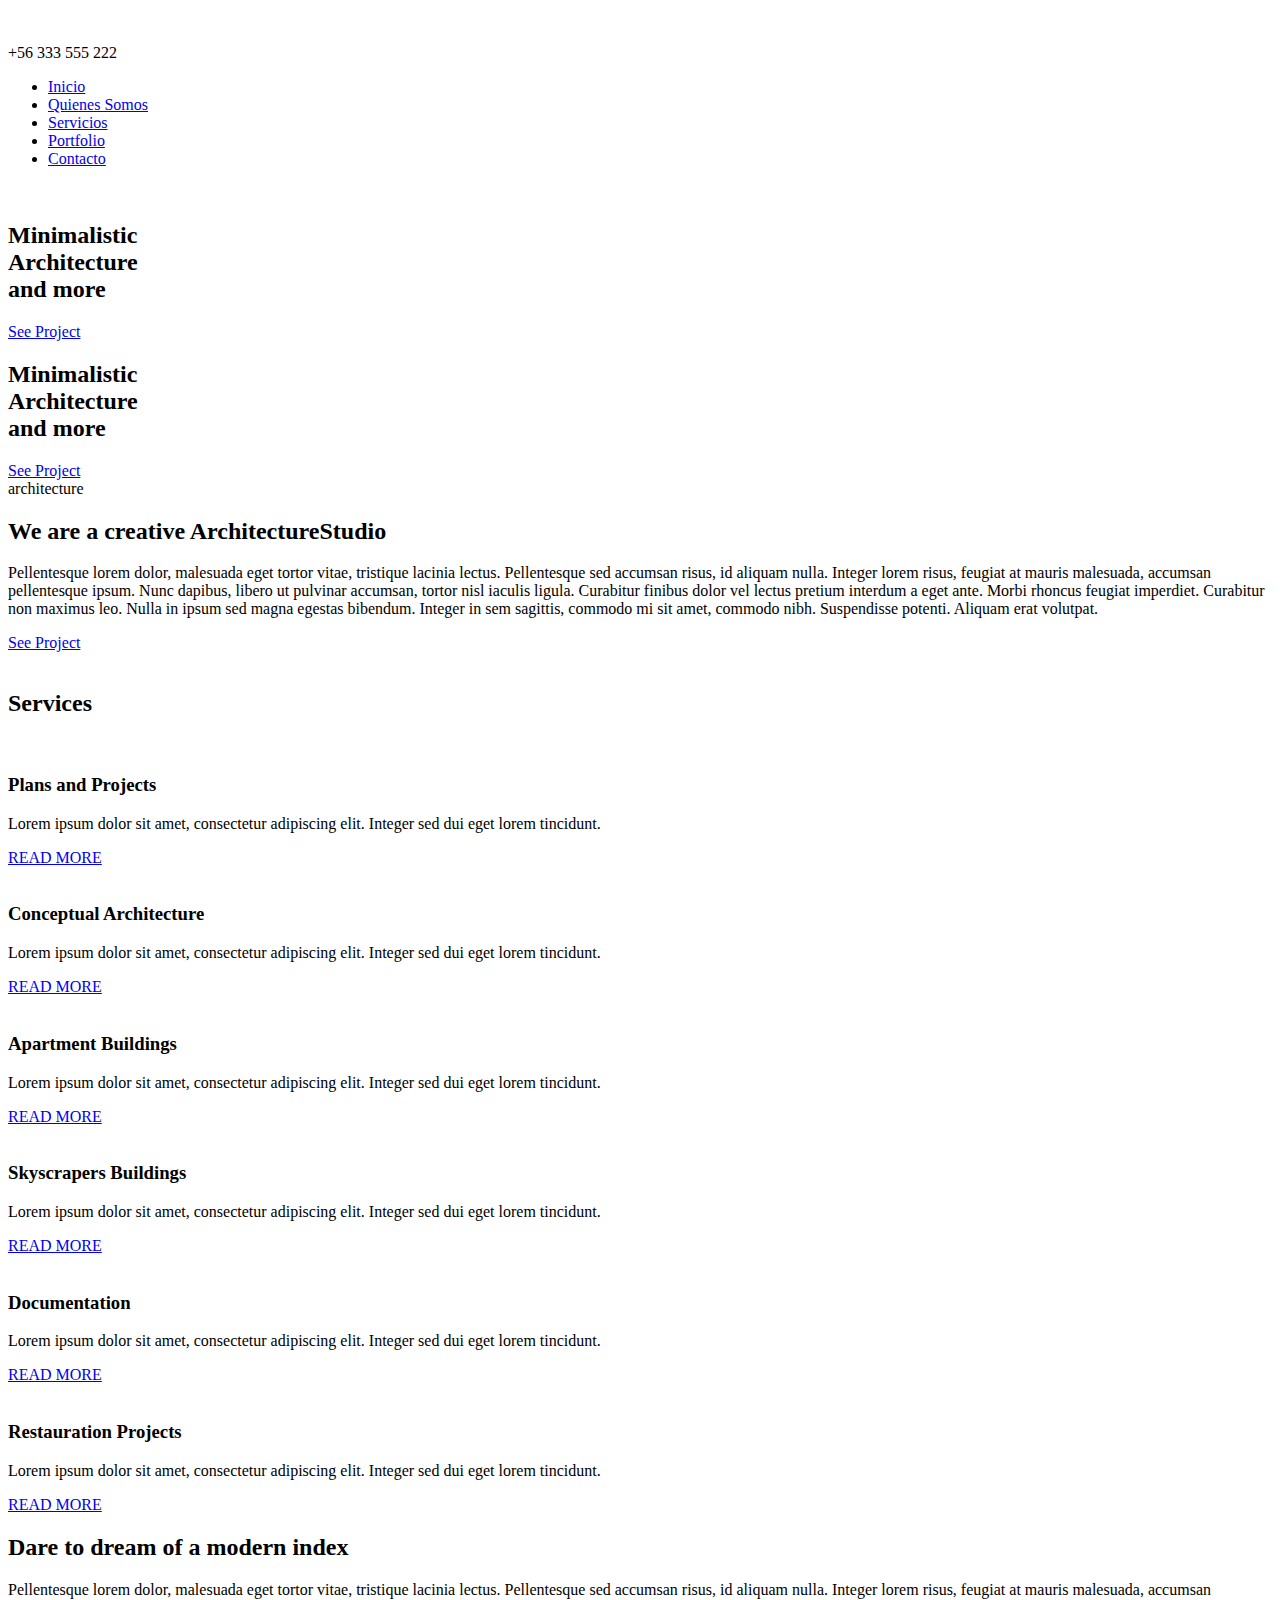
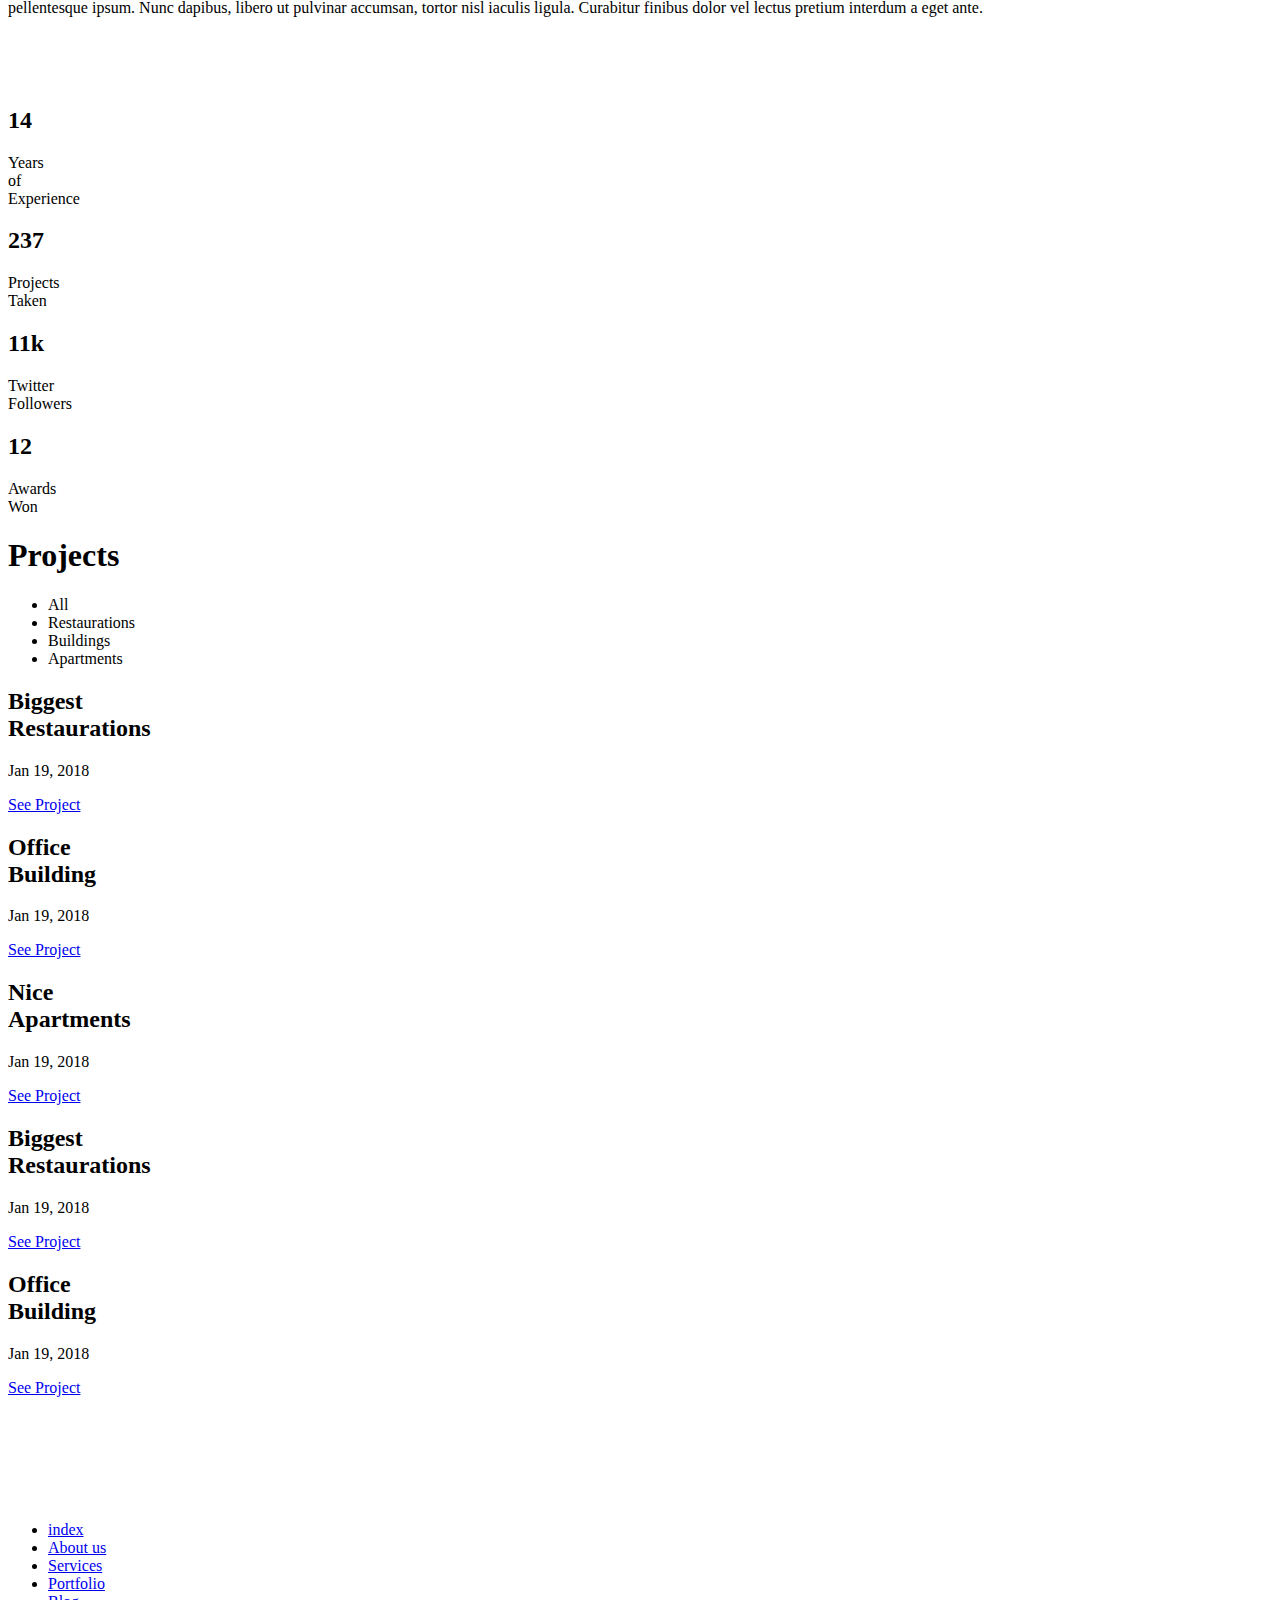
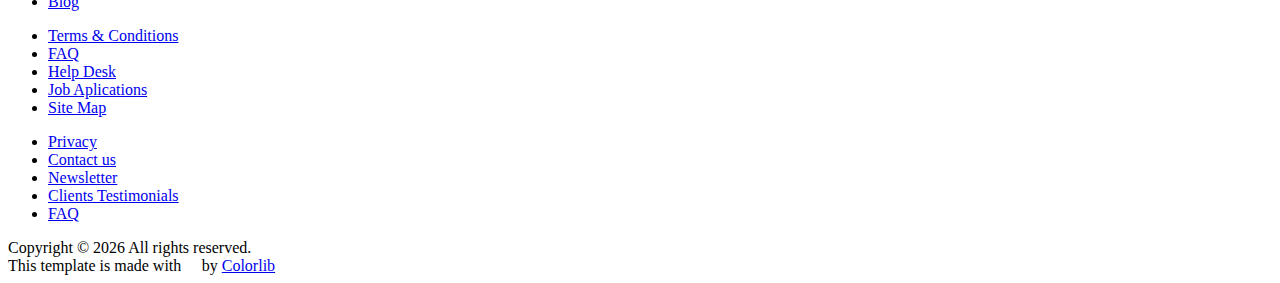
==== index.html @ 7d445a80 "Actualir home por index" ====
<!DOCTYPE html>
<html lang="en">
<head>
	<title>Arcade - Architecture</title>
	<meta charset="UTF-8">
	<meta name="description" content="Arcade - Architecture Template">
	<meta name="keywords" content="arcade, architecture, onepage, creative, html">
	<meta name="viewport" content="width=device-width, initial-scale=1.0">
	<!-- Favicon -->   
	<link href="img/favicon.ico" rel="shortcut icon"/>

	<!-- Google Fonts -->
	<link href="https://fonts.googleapis.com/css?family=Roboto:300,400,500,700" rel="stylesheet">

	<!-- Stylesheets -->
	<link rel="stylesheet" href="css/bootstrap.min.css"/>
	<link rel="stylesheet" href="css/font-awesome.min.css"/>
	<link rel="stylesheet" href="css/animate.css"/>
	<link rel="stylesheet" href="css/owl.carousel.css"/>
	<link rel="stylesheet" href="css/style.css"/>


	<!--[if lt IE 9]>
	  <script src="https://oss.maxcdn.com/html5shiv/3.7.2/html5shiv.min.js"></script>
	  <script src="https://oss.maxcdn.com/respond/1.4.2/respond.min.js"></script>
	<![endif]-->

</head>
<body>
	<!-- Page Preloder -->
	<div id="preloder">
		<div class="loader"></div>
	</div>
	
	<!-- Header section start -->   
	<header class="header-area">
		<a href="index.html" class="logo-area">
			<img src="img/logo.png" alt="">
		</a>
		<div class="nav-switch">
			<i class="fa fa-bars"></i>
		</div>
		<div class="phone-number">+56 333 555 222</div>
		<nav class="nav-menu">
			<ul>
				<li class="active"><a href="index.html">Inicio</a></li>
				<li><a href="about.html">Quienes Somos</a></li>
				<li><a href="service.html">Servicios</a></li>
				<li><a href="portfolio.html">Portfolio</a></li>
				<li><a href="contact.html">Contacto</a></li>
			</ul>
		</nav>
	</header>
	<!-- Header section end -->   


	<!-- Hero section start -->
	<section class="hero-section">
		<!-- left social link ber -->
		<div class="left-bar">
			<div class="left-bar-content">
				<div class="social-links">
					<a href="#"><i class="fa fa-pinterest"></i></a>
					<a href="#"><i class="fa fa-linkedin"></i></a>
					<a href="#"><i class="fa fa-instagram"></i></a>
					<a href="#"><i class="fa fa-facebook"></i></a>
					<a href="#"><i class="fa fa-twitter"></i></a>
				</div>
			</div>
		</div>
		<!-- hero slider area -->
		<div class="hero-slider">
			<div class="hero-slide-item set-bg" data-setbg="img/bg.jpg">
				<div class="slide-inner">
					<div class="slide-content">
					<h2>Minimalistic <br>Architecture <br> and more</h2>
					<a href="#" class="site-btn sb-light">See Project</a>
					</div>	
				</div>
			</div>	
			<div class="hero-slide-item set-bg" data-setbg="img/bg.jpg">
				<div class="slide-inner">
					<div class="slide-content">
					<h2>Minimalistic <br>Architecture <br> and more</h2>
					<a href="#" class="site-btn sb-light">See Project</a>
					</div>	
				</div>
			</div>	
		</div>
		<div class="slide-num-holder" id="snh-1"></div>
		<div class="hero-right-text">architecture</div>
	</section>
	<!-- Hero section end -->


	<!-- Intro section start -->
	<section class="intro-section pt100 pb50">
		<div class="container">
			<div class="row">
				<div class="col-lg-7 intro-text mb-5 mb-lg-0">
					<h2 class="sp-title">We are a creative Architecture<span>Studio</span></h2>
					<p>Pellentesque lorem dolor, malesuada eget tortor vitae, tristique lacinia lectus. Pellentesque sed accumsan risus, id aliquam nulla. Integer lorem risus, feugiat at mauris malesuada, accumsan pellentesque ipsum. Nunc dapibus, libero ut pulvinar accumsan, tortor nisl iaculis ligula. Curabitur finibus dolor vel lectus pretium interdum a eget ante. Morbi rhoncus feugiat imperdiet. Curabitur non maximus leo. Nulla in ipsum sed magna egestas bibendum. Integer in sem sagittis, commodo mi sit amet, commodo nibh. Suspendisse potenti. Aliquam erat volutpat. </p>
					<a href="#" class="site-btn sb-dark">See Project</a>
				</div>
				<div class="col-lg-5 pt-4">
					<img src="img/intro.png" alt="">
				</div>
			</div>
		</div>
	</section>
	<!-- Intro section end -->


	<!-- Service section start -->
	<section class="service-section spad">
		<div class="container">
			<div class="section-title">
				<h2>Services</h2>
			</div>
			<div class="row">
				<div class="col-lg-4 col-md-6">
					<div class="service-box">
						<div class="sb-icon">
							<div class="sb-img-icon">
								<img src="img/icon/dark/1.png" alt="">
							</div>
						</div>
						<h3>Plans and Projects</h3>
						<p>Lorem ipsum dolor sit amet, consectetur adipiscing elit. Integer sed dui eget lorem tincidunt.</p>
						<a href="#" class="readmore">READ MORE</a>
					</div>
				</div>
				<div class="col-lg-4 col-md-6">
					<div class="service-box">
						<div class="sb-icon">
							<div class="sb-img-icon">
								<img src="img/icon/dark/2.png" alt="">
							</div>
						</div>
						<h3>Conceptual Architecture</h3>
						<p>Lorem ipsum dolor sit amet, consectetur adipiscing elit. Integer sed dui eget lorem tincidunt.</p>
						<a href="#" class="readmore">READ MORE</a>
					</div>
				</div>
				<div class="col-lg-4 col-md-6">
					<div class="service-box">
						<div class="sb-icon">
							<div class="sb-img-icon">
								<img src="img/icon/dark/3.png" alt="">
							</div>
						</div>
						<h3>Apartment Buildings</h3>
						<p>Lorem ipsum dolor sit amet, consectetur adipiscing elit. Integer sed dui eget lorem tincidunt.</p>
						<a href="#" class="readmore">READ MORE</a>
					</div>
				</div>
				<div class="col-lg-4 col-md-6">
					<div class="service-box">
						<div class="sb-icon">
							<div class="sb-img-icon">
								<img src="img/icon/dark/4.png" alt="">
							</div>
						</div>
						<h3>Skyscrapers Buildings</h3>
						<p>Lorem ipsum dolor sit amet, consectetur adipiscing elit. Integer sed dui eget lorem tincidunt.</p>
						<a href="#" class="readmore">READ MORE</a>
					</div>
				</div>
				<div class="col-lg-4 col-md-6">
					<div class="service-box">
						<div class="sb-icon">
							<div class="sb-img-icon">
								<img src="img/icon/dark/5.png" alt="">
							</div>
						</div>
						<h3>Documentation</h3>
						<p>Lorem ipsum dolor sit amet, consectetur adipiscing elit. Integer sed dui eget lorem tincidunt.</p>
						<a href="#" class="readmore">READ MORE</a>
					</div>
				</div>
				<div class="col-lg-4 col-md-6">
					<div class="service-box">
						<div class="sb-icon">
							<div class="sb-img-icon">
								<img src="img/icon/dark/6.png" alt="">
							</div>
						</div>
						<h3>Restauration Projects</h3>
						<p>Lorem ipsum dolor sit amet, consectetur adipiscing elit. Integer sed dui eget lorem tincidunt.</p>
						<a href="#" class="readmore">READ MORE</a>
					</div>
				</div>
			</div>
		</div>
	</section>
	<!-- Service section end -->



	<!-- CTA section start -->
	<section class="cta-section pt100 pb50">
		<div class="cta-image-box"></div>
		<div class="container">
			<div class="row">
				<div class="col-lg-7 pl-lg-0 offset-lg-5 cta-content">
					<h2 class="sp-title">Dare to dream of a modern <span>index</span></h2>
					<p>Pellentesque lorem dolor, malesuada eget tortor vitae, tristique lacinia lectus. Pellentesque sed accumsan risus, id aliquam nulla. Integer lorem risus, feugiat at mauris malesuada, accumsan pellentesque ipsum. Nunc dapibus, libero ut pulvinar accumsan, tortor nisl iaculis ligula. Curabitur finibus dolor vel lectus pretium interdum a eget ante. </p>
					<div class="cta-icons">
						<div class="cta-img-icon">
							<img src="img/icon/light/1.png" alt="">
						</div>
						<div class="cta-img-icon">
							<img src="img/icon/light/2.png" alt="">
						</div>
						<div class="cta-img-icon">
							<img src="img/icon/color/3.png" alt="">
						</div>
					</div>
				</div>
			</div>
		</div>
	</section>
	<!-- CTA section end -->


	<!-- Milestones section Start -->
	<section class="milestones-section spad">
		<div class="container">
			<div class="row">
				<div class="col-lg-3 col-md-6">
					<div class="milestone">
						<h2>14</h2>
						<p>Years <br>of <br>Experience</p>
					</div>
				</div>
				<div class="col-lg-3 col-md-6">
					<div class="milestone">
						<h2>237</h2>
						<p>Projects <br>Taken</p>
					</div>
				</div>
				<div class="col-lg-3 col-md-6">
					<div class="milestone">
						<h2>11k</h2>
						<p>Twitter <br>Followers</p>
					</div>
				</div>
				<div class="col-lg-3 col-md-6">
					<div class="milestone">
						<h2>12</h2>
						<p>Awards <br>Won</p>
					</div>
				</div>
			</div>
		</div>
	</section>
	<!-- Milestones section end -->


	<!-- Projects section start -->
	<div class="projects-section pb50">
		<div class="container">
			<div class="row">
				<div class="col-lg-3">
					<div class="section-title">
						<h1>Projects</h1>
					</div>
				</div>
				<div class="col-lg-9">
					<ul class="projects-filter-nav">
						<li class="btn-filter" data-filter="*">All</li>
						<li class="btn-filter" data-filter=".rest">Restaurations</li>
						<li class="btn-filter" data-filter=".build">Buildings</li>
						<li class="btn-filter" data-filter=".apart">Apartments</li>
					</ul>
				</div>
			</div>
		</div>                      
		<div id="projects-carousel" class="projects-slider">
			<div class="single-project set-bg rest" data-setbg="img/projects/1.jpg">
				<div class="project-content">
					<h2>Biggest <br> Restaurations</h2>
					<p>Jan 19, 2018</p>
					<a href="#" class="seemore">See Project </a>
				</div>
			</div>
			<div class="single-project set-bg build" data-setbg="img/projects/2.jpg">
				<div class="project-content">
					<h2>Office <br> Building</h2>
					<p>Jan 19, 2018</p>
					<a href="#" class="seemore">See Project </a>
				</div>
			</div>
			<div class="single-project set-bg apart" data-setbg="img/projects/3.jpg">
				<div class="project-content">
					<h2>Nice <br> Apartments</h2>
					<p>Jan 19, 2018</p>
					<a href="#" class="seemore">See Project </a>
				</div>
			</div>
			<div class="single-project set-bg rest" data-setbg="img/projects/4.jpg">
				<div class="project-content">
					<h2>Biggest <br> Restaurations</h2>
					<p>Jan 19, 2018</p>
					<a href="#" class="seemore">See Project </a>
				</div>
			</div>
			<div class="single-project set-bg apart" data-setbg="img/projects/2.jpg">
				<div class="project-content">
					<h2>Office <br> Building</h2>
					<p>Jan 19, 2018</p>
					<a href="#" class="seemore">See Project </a>
				</div>
			</div>
		</div>
	</div>
	<!-- Projects section end -->


	<!-- Clients section start -->
	<div class="client-section spad">
		<div class="container">
			<div id="client-carousel" class="client-slider">
				<div class="single-brand">
					<a href="#">
						<img src="img/clients/1.png" alt="">
					</a>
				</div>
				<div class="single-brand">
					<a href="#">
						<img src="img/clients/2.png" alt="">
					</a>
				</div>
				<div class="single-brand">
					<a href="#">
						<img src="img/clients/3.png" alt="">
					</a>
				</div>
				<div class="single-brand">
					<a href="#">
						<img src="img/clients/4.png" alt="">
					</a>
				</div>
				<div class="single-brand">
					<a href="#">
						<img src="img/clients/5.png" alt="">
					</a>
				</div>
			</div>
		</div>
	</div>
	<!-- Clients section end -->


	<!-- Footer section start -->
	<footer class="footer-section">
		<div class="footer-social">
			<div class="social-links">
				<a href="#"><i class="fa fa-pinterest"></i></a>
				<a href="#"><i class="fa fa-linkedin"></i></a>
				<a href="#"><i class="fa fa-instagram"></i></a>
				<a href="#"><i class="fa fa-facebook"></i></a>
				<a href="#"><i class="fa fa-twitter"></i></a>
			</div>
		</div>
		<div class="container">
			<div class="row">
				<div class="col-lg-9 offset-lg-3">
					<div class="row">
						<div class="col-md-4">
							<div class="footer-item">
								<ul>
									<li><a href="#">index</a></li>
									<li><a href="#">About us</a></li>
									<li><a href="#">Services</a></li>
									<li><a href="#">Portfolio</a></li>
									<li><a href="#">Blog</a></li>
								</ul>
							</div>
						</div>
						<div class="col-md-4">
							<div class="footer-item">
								<ul>
									<li><a href="#">Terms & Conditions</a></li>
									<li><a href="#">FAQ</a></li>
									<li><a href="#">Help Desk</a></li>
									<li><a href="#">Job Aplications</a></li>
									<li><a href="#">Site Map</a></li>
								</ul>
							</div>
						</div>
						<div class="col-md-4">
							<div class="footer-item">
								<ul>
									<li><a href="#">Privacy</a></li>
									<li><a href="#">Contact us</a></li>
									<li><a href="#">Newsletter</a></li>
									<li><a href="#">Clients Testimonials</a></li>
									<li><a href="#">FAQ</a></li>
								</ul>
							</div>
						</div>
					</div>
				</div>
			</div>
		</div>

		<!-- Link back to Colorlib can't be removed. Template is licensed under CC BY 3.0. -->
     <div class="copyright">Copyright &copy; <script>document.write(new Date().getFullYear());</script> All rights reserved.  <br>This template is made with <i class="fa fa-heart-o" aria-hidden="true"></i> by <a href="https://colorlib.com" target="_blank">Colorlib</a></div>
    <!-- Link back to Colorlib can't be removed. Template is licensed under CC BY 3.0. -->

	</footer>
	<!-- Footer section end -->




	<!--====== Javascripts & Jquery ======-->
	<script src="js/jquery-2.1.4.min.js"></script>
	<script src="js/bootstrap.min.js"></script>
	<script src="js/isotope.pkgd.min.js"></script>
	<script src="js/owl.carousel.min.js"></script>
	<script src="js/jquery.owl-filter.js"></script>
	<script src="js/magnific-popup.min.js"></script>
	<script src="js/circle-progress.min.js"></script>
	<script src="js/main.js"></script>
</body>
</html>
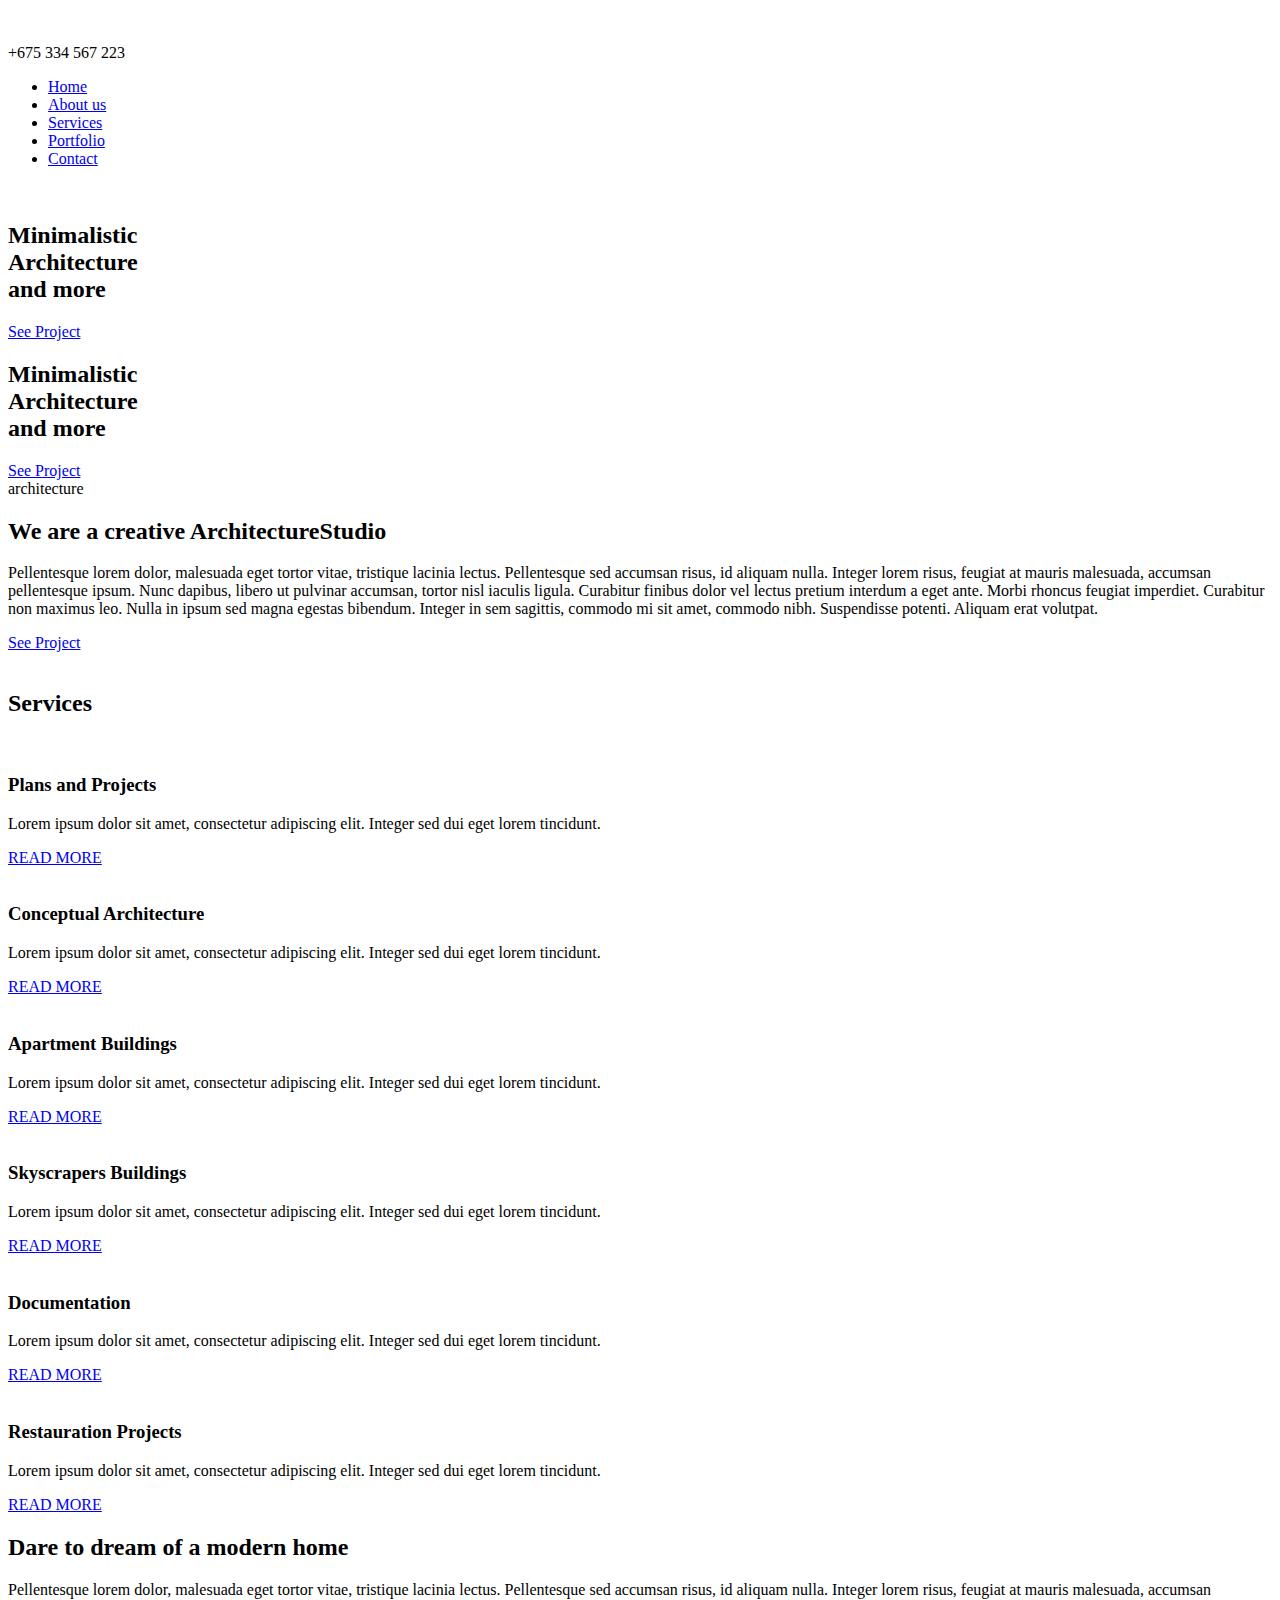
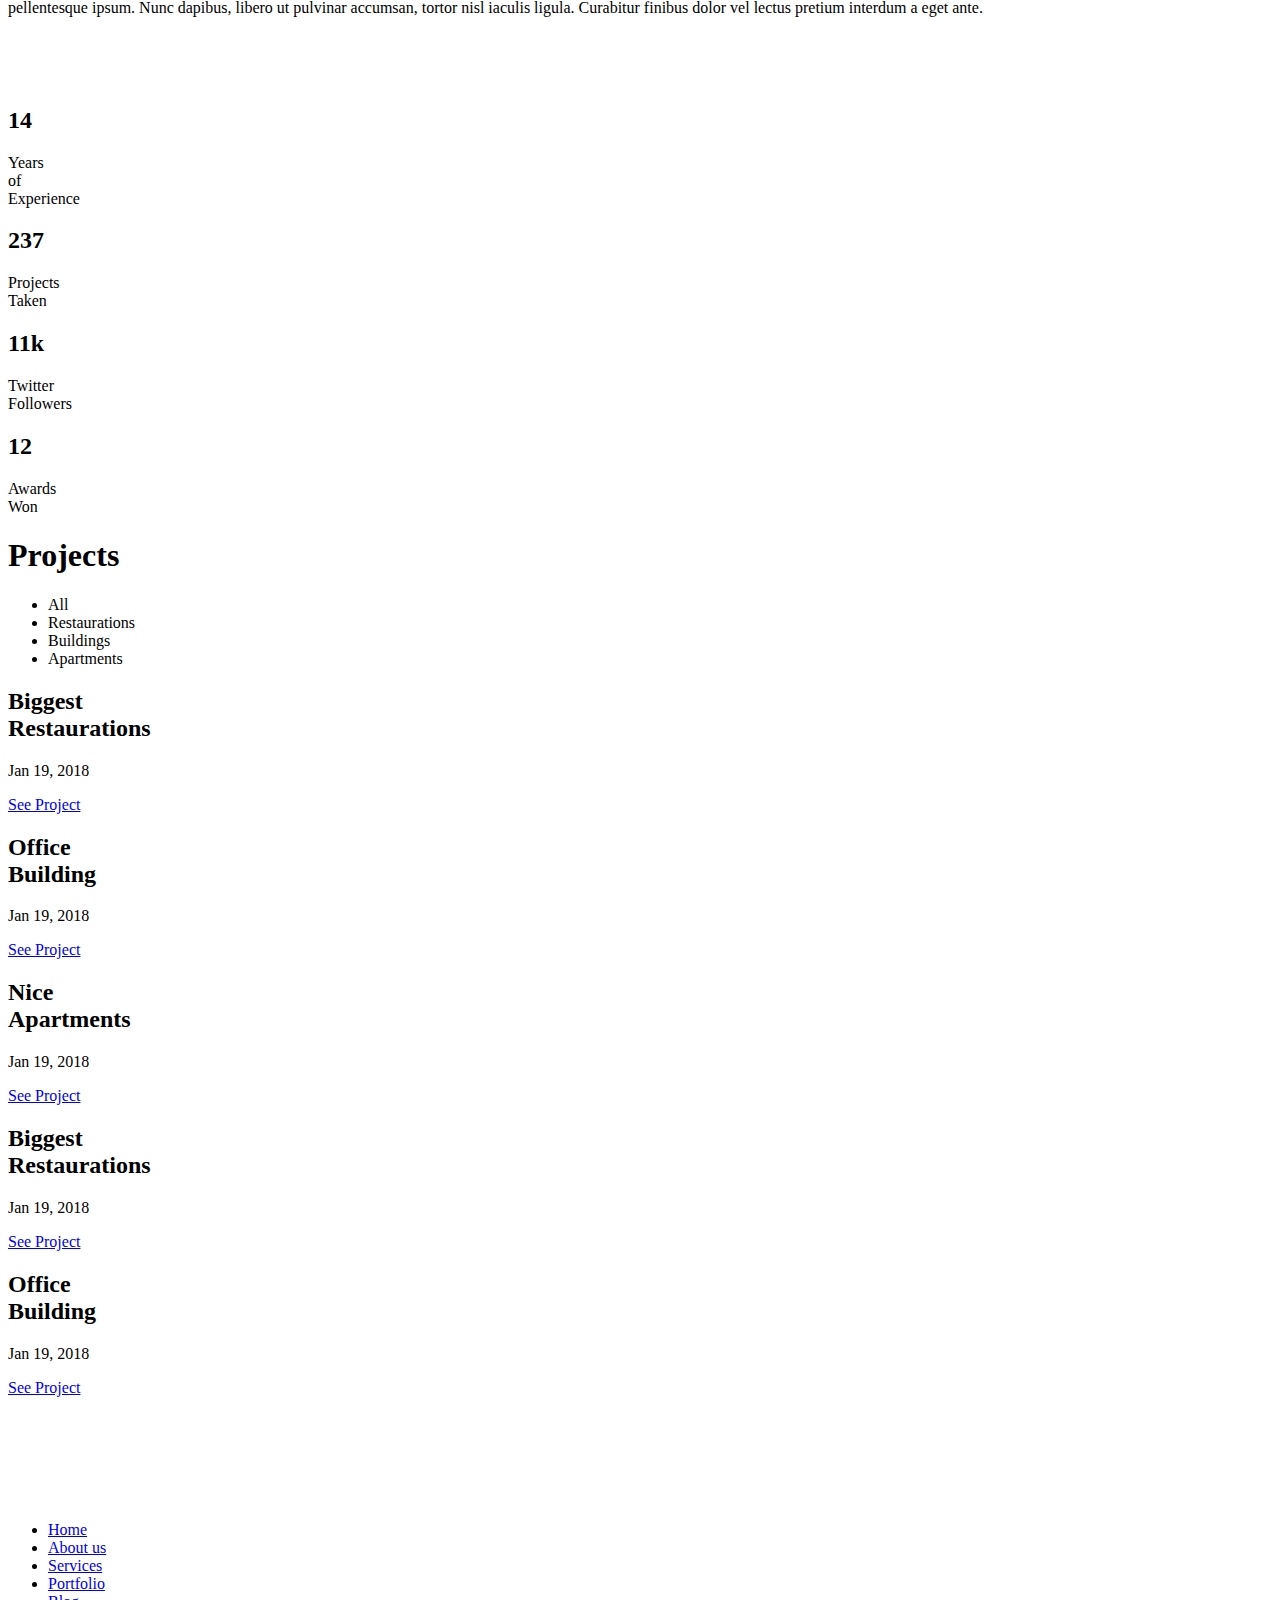
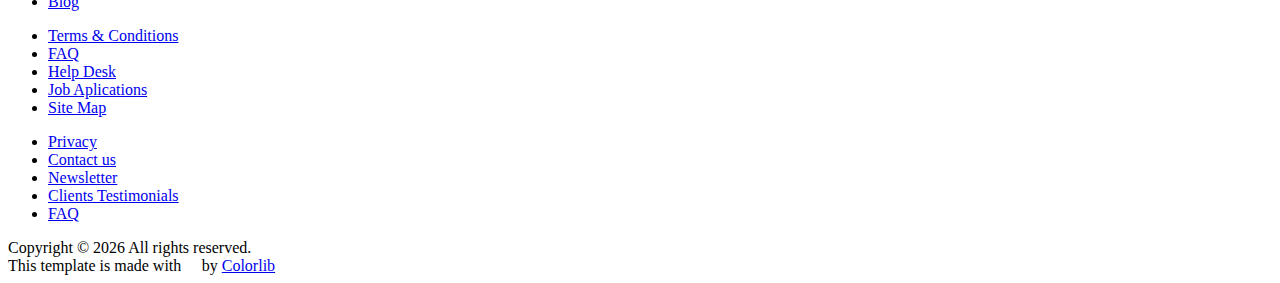
==== commit 5624012b: "Comienzo de Proyecto" ====
--- a/index.html
+++ b/index.html
@@ -34,20 +34,20 @@
 	
 	<!-- Header section start -->   
 	<header class="header-area">
-		<a href="index.html" class="logo-area">
+		<a href="home.html" class="logo-area">
 			<img src="img/logo.png" alt="">
 		</a>
 		<div class="nav-switch">
 			<i class="fa fa-bars"></i>
 		</div>
-		<div class="phone-number">+56 333 555 222</div>
+		<div class="phone-number">+675 334 567 223</div>
 		<nav class="nav-menu">
 			<ul>
-				<li class="active"><a href="index.html">Inicio</a></li>
-				<li><a href="about.html">Quienes Somos</a></li>
-				<li><a href="service.html">Servicios</a></li>
+				<li class="active"><a href="home.html">Home</a></li>
+				<li><a href="about.html">About us</a></li>
+				<li><a href="service.html">Services</a></li>
 				<li><a href="portfolio.html">Portfolio</a></li>
-				<li><a href="contact.html">Contacto</a></li>
+				<li><a href="contact.html">Contact</a></li>
 			</ul>
 		</nav>
 	</header>
@@ -203,7 +203,7 @@
 		<div class="container">
 			<div class="row">
 				<div class="col-lg-7 pl-lg-0 offset-lg-5 cta-content">
-					<h2 class="sp-title">Dare to dream of a modern <span>index</span></h2>
+					<h2 class="sp-title">Dare to dream of a modern <span>home</span></h2>
 					<p>Pellentesque lorem dolor, malesuada eget tortor vitae, tristique lacinia lectus. Pellentesque sed accumsan risus, id aliquam nulla. Integer lorem risus, feugiat at mauris malesuada, accumsan pellentesque ipsum. Nunc dapibus, libero ut pulvinar accumsan, tortor nisl iaculis ligula. Curabitur finibus dolor vel lectus pretium interdum a eget ante. </p>
 					<div class="cta-icons">
 						<div class="cta-img-icon">
@@ -370,7 +370,7 @@
 						<div class="col-md-4">
 							<div class="footer-item">
 								<ul>
-									<li><a href="#">index</a></li>
+									<li><a href="#">Home</a></li>
 									<li><a href="#">About us</a></li>
 									<li><a href="#">Services</a></li>
 									<li><a href="#">Portfolio</a></li>
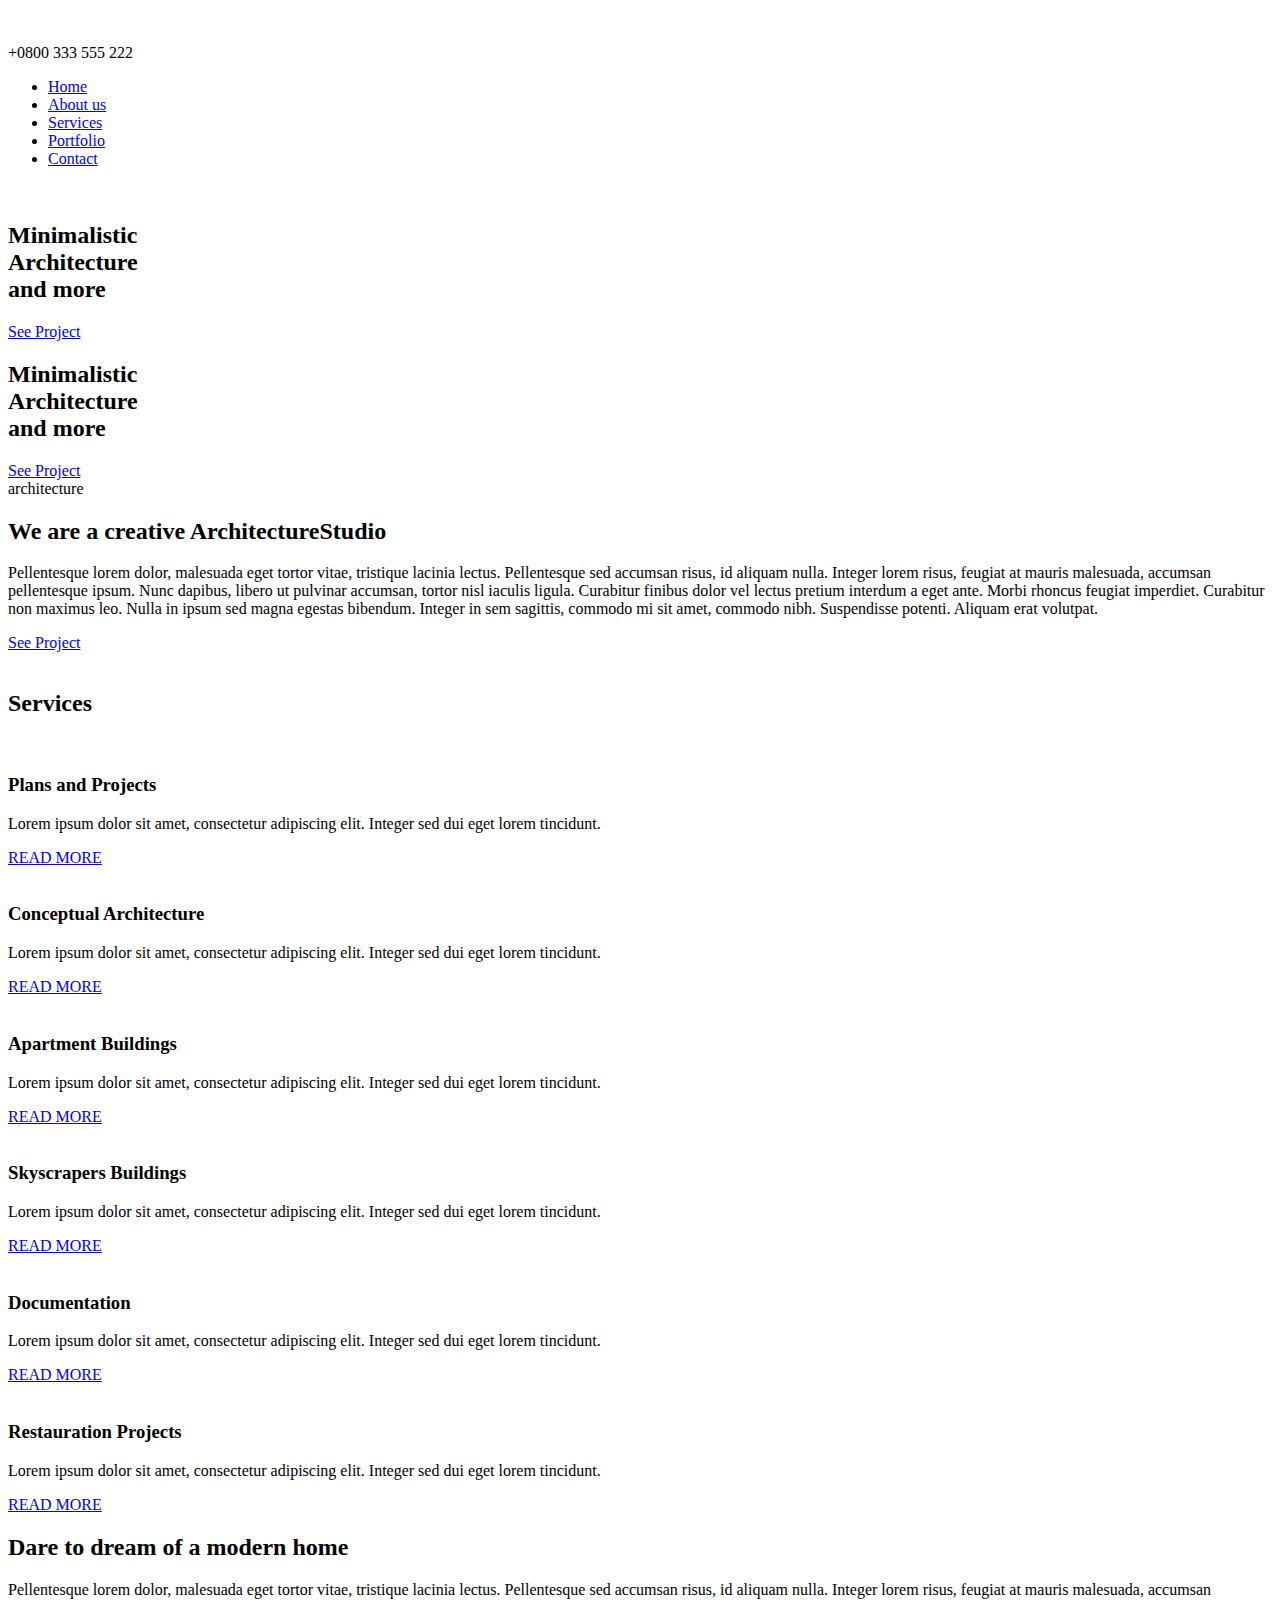
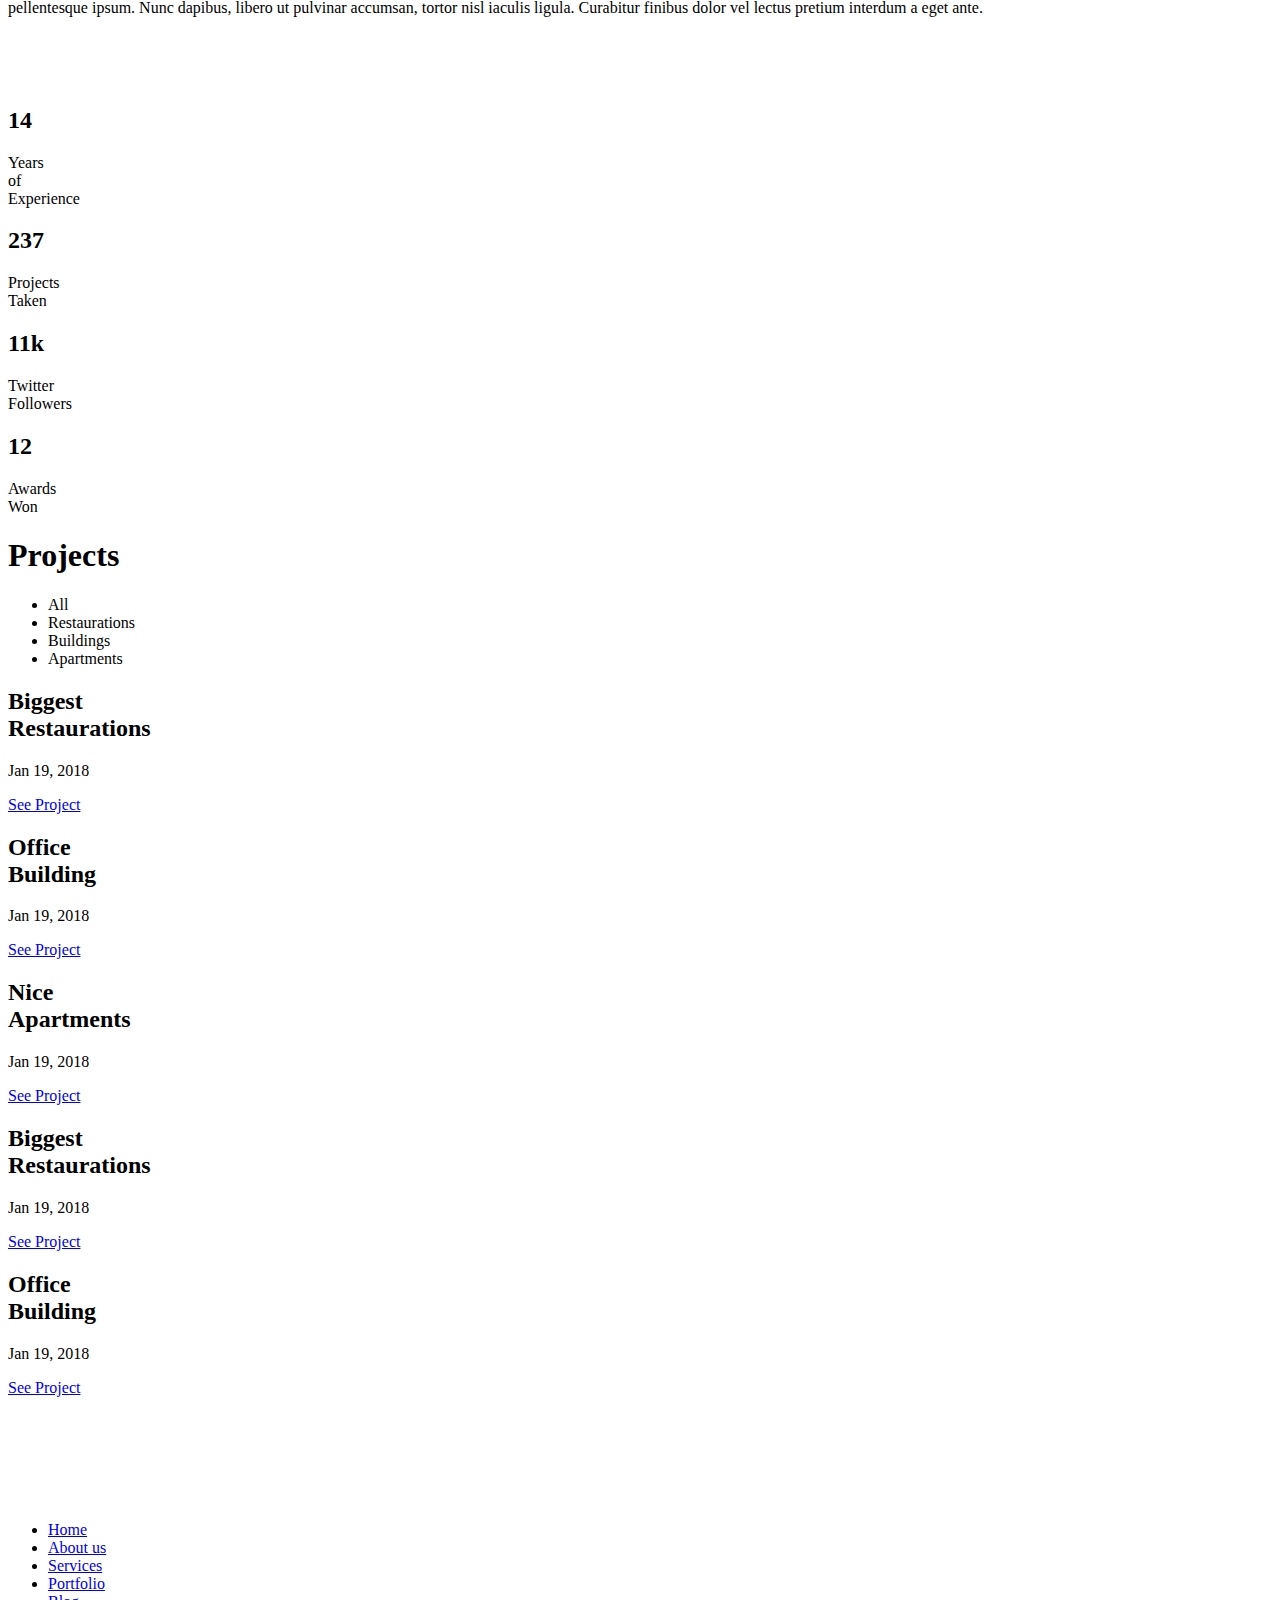
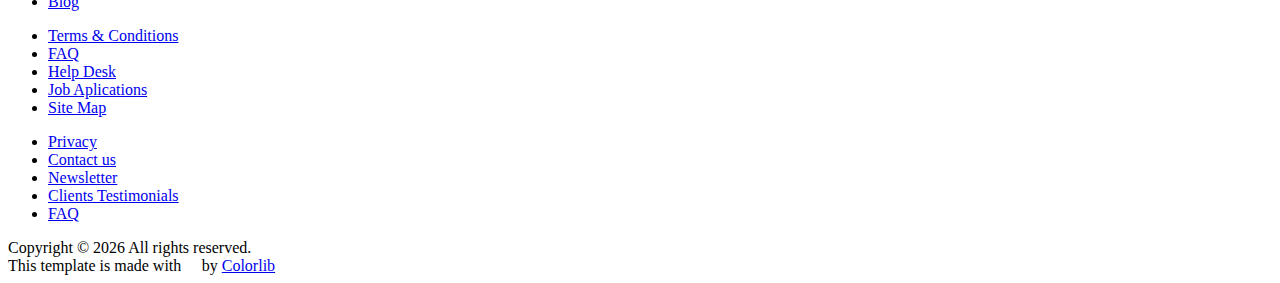
==== commit 432969e1: "Actualizar Telefono" ====
--- a/index.html
+++ b/index.html
@@ -40,7 +40,7 @@
 		<div class="nav-switch">
 			<i class="fa fa-bars"></i>
 		</div>
-		<div class="phone-number">+675 334 567 223</div>
+		<div class="phone-number">+0800 333 555 222</div>
 		<nav class="nav-menu">
 			<ul>
 				<li class="active"><a href="home.html">Home</a></li>
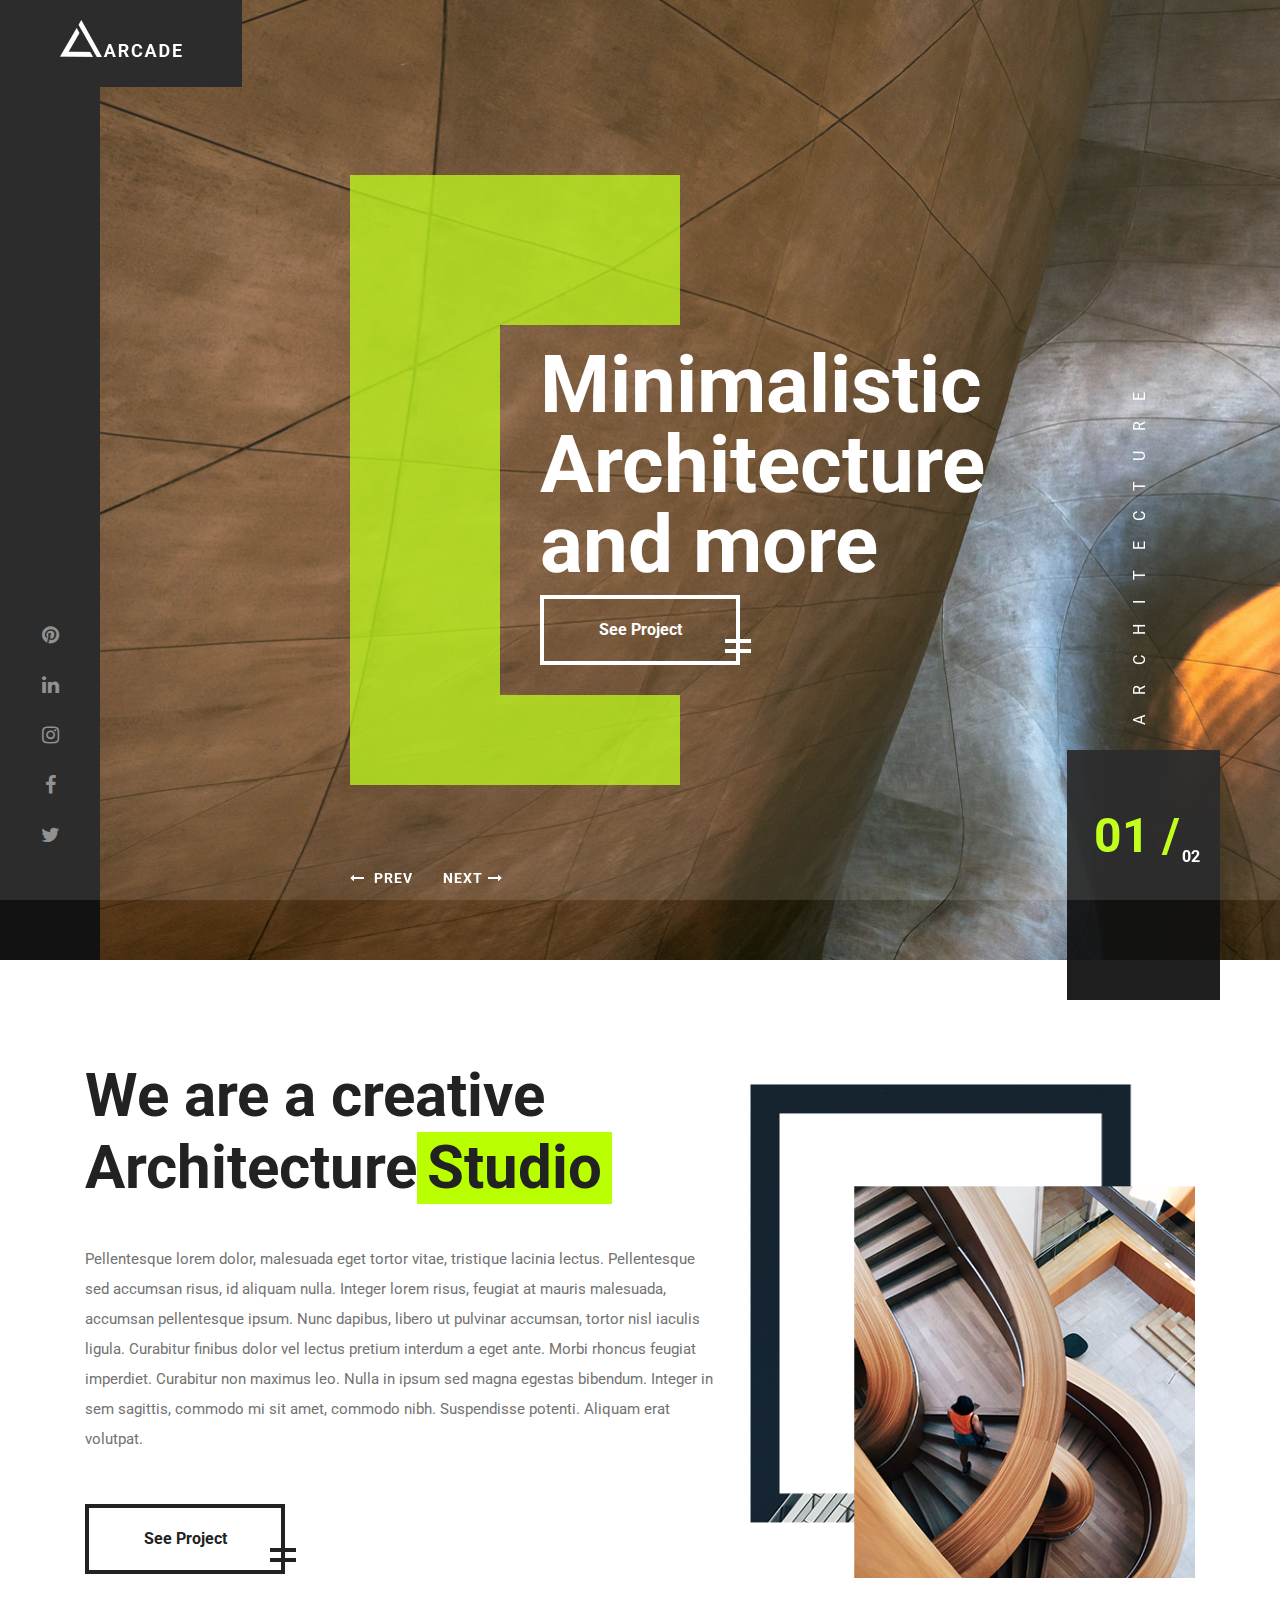
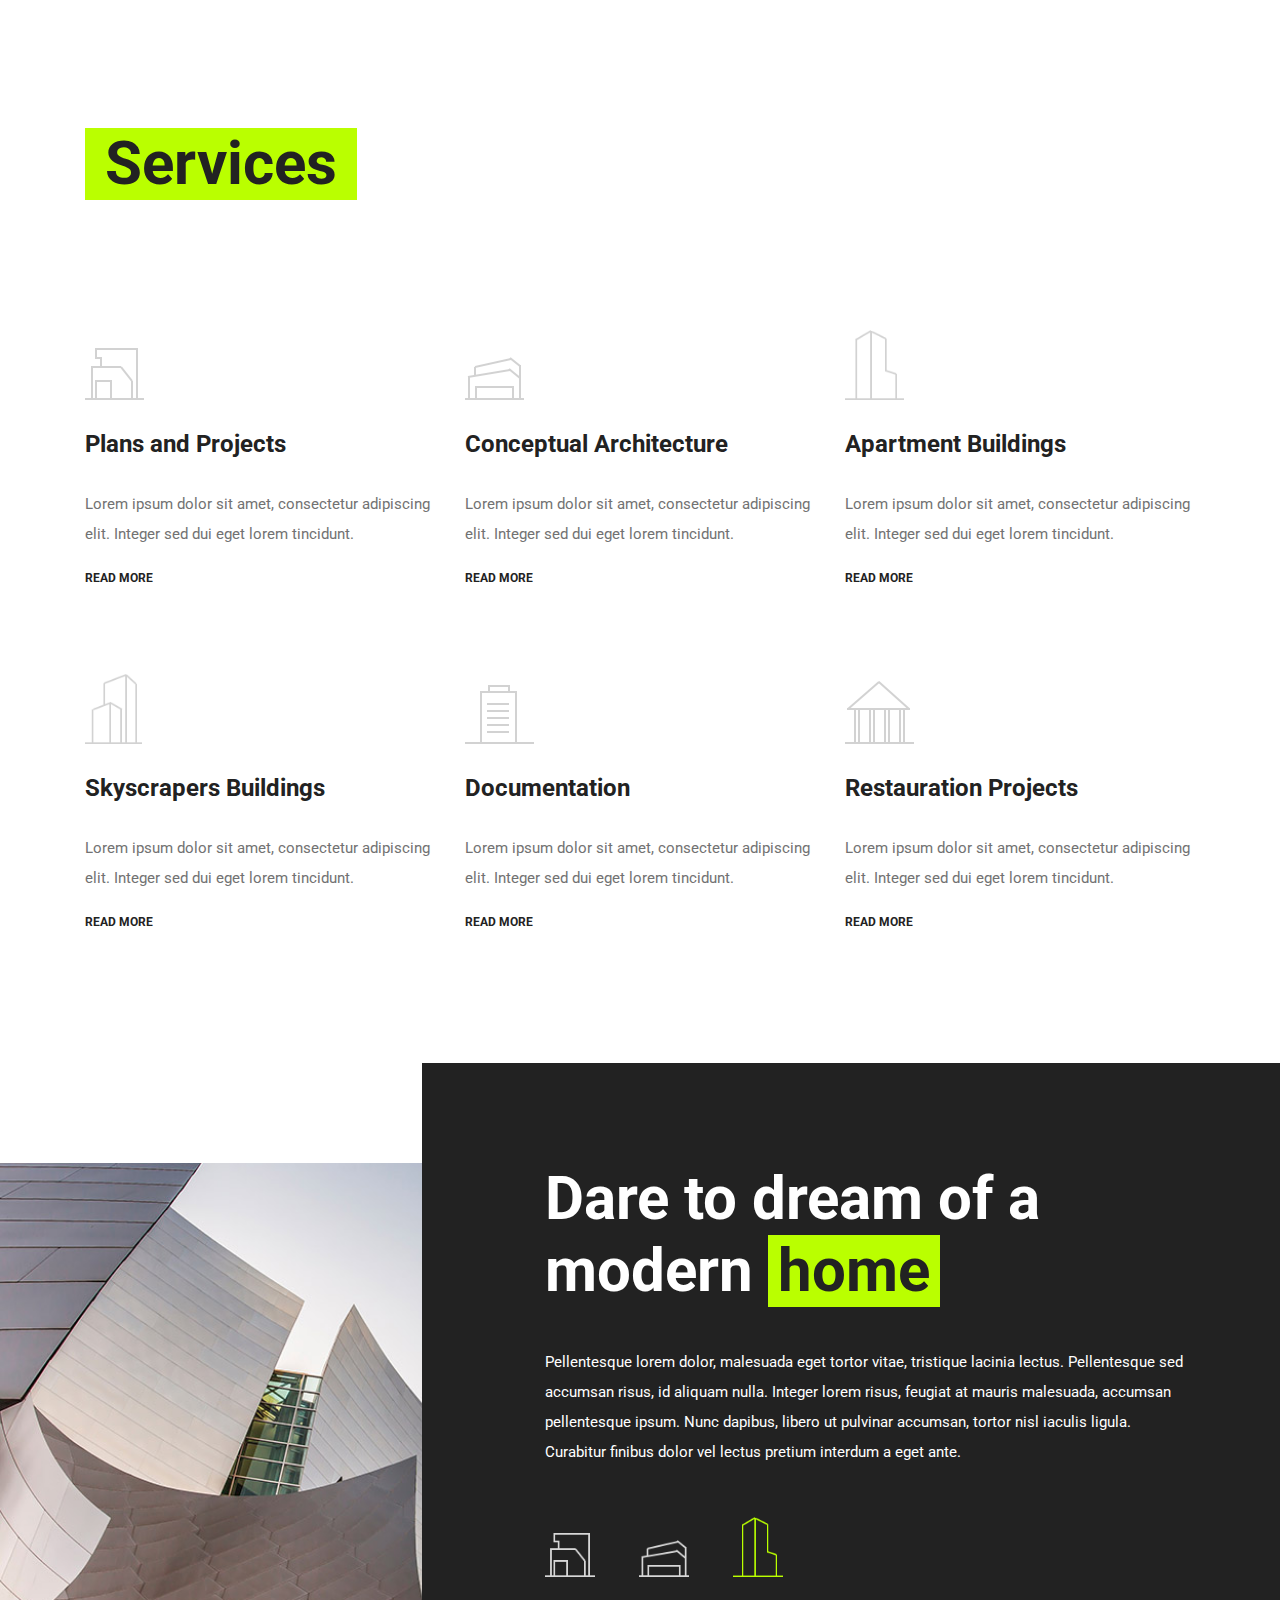
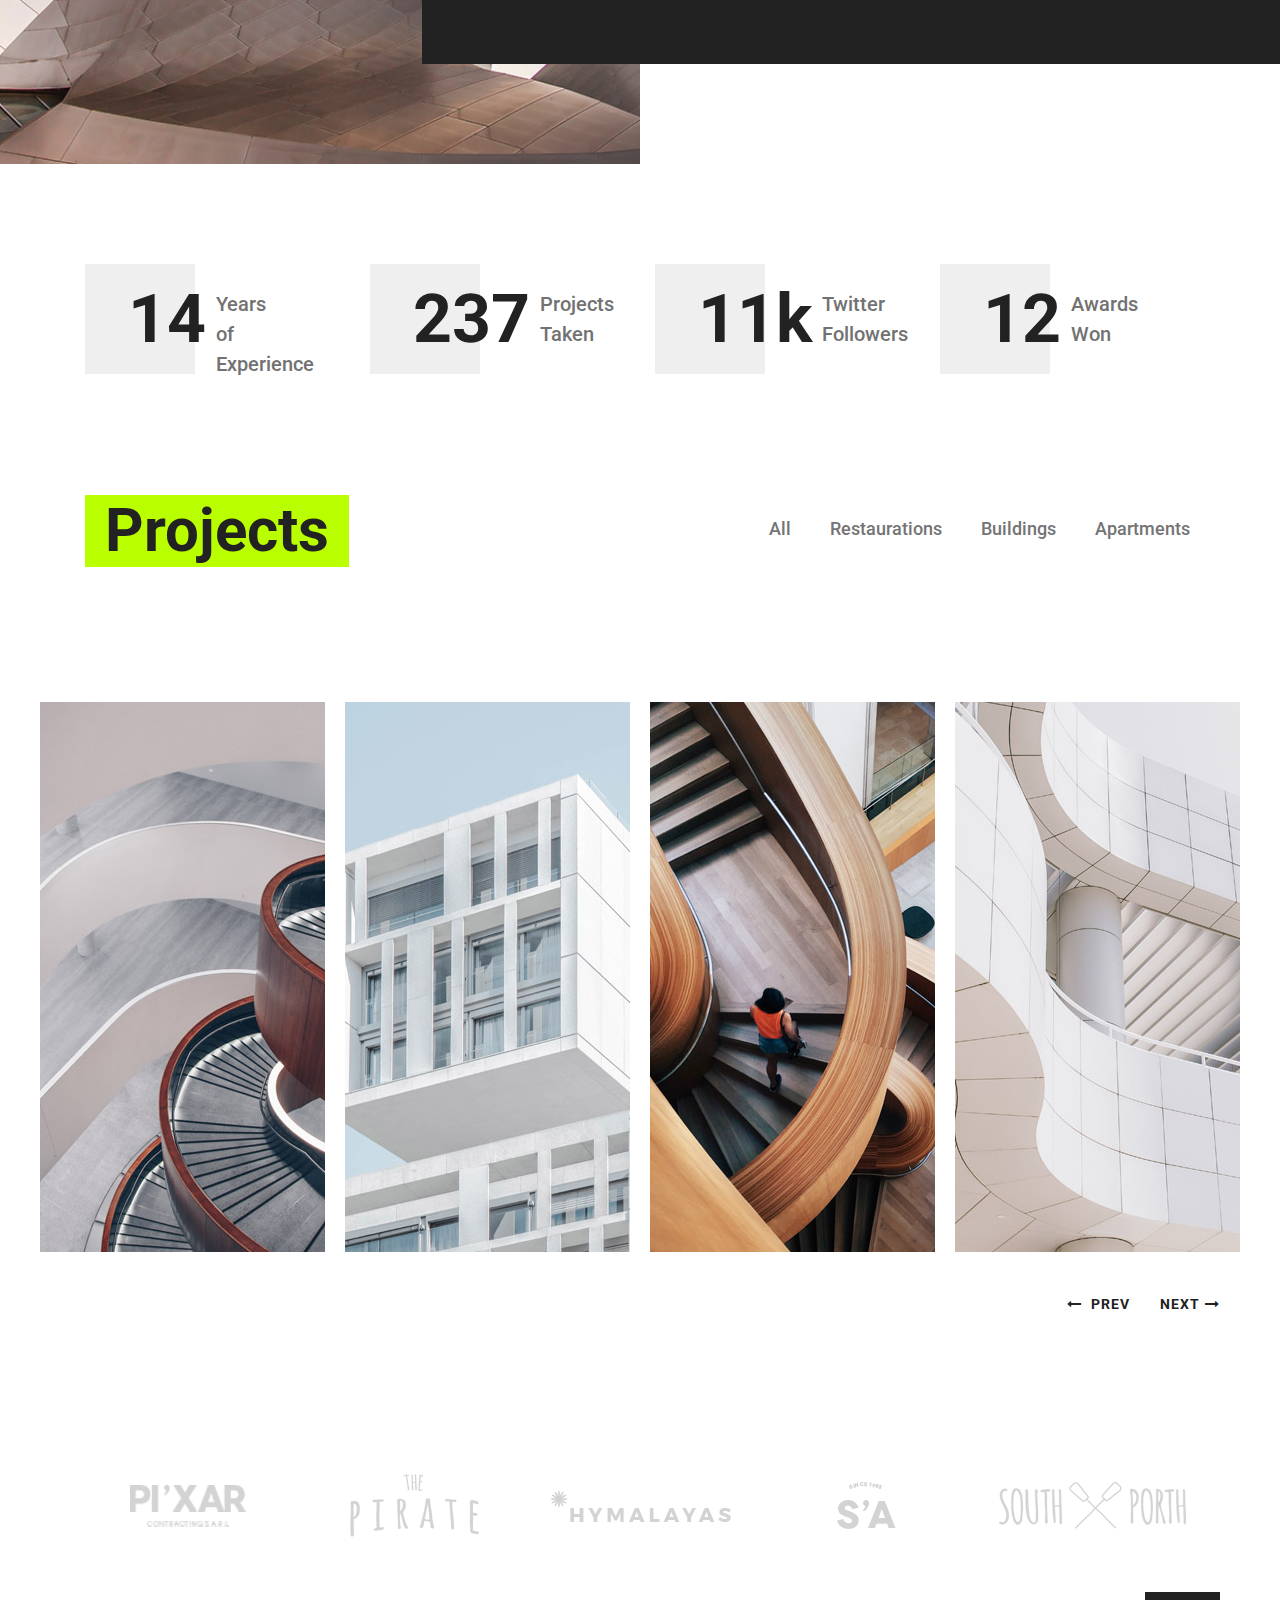
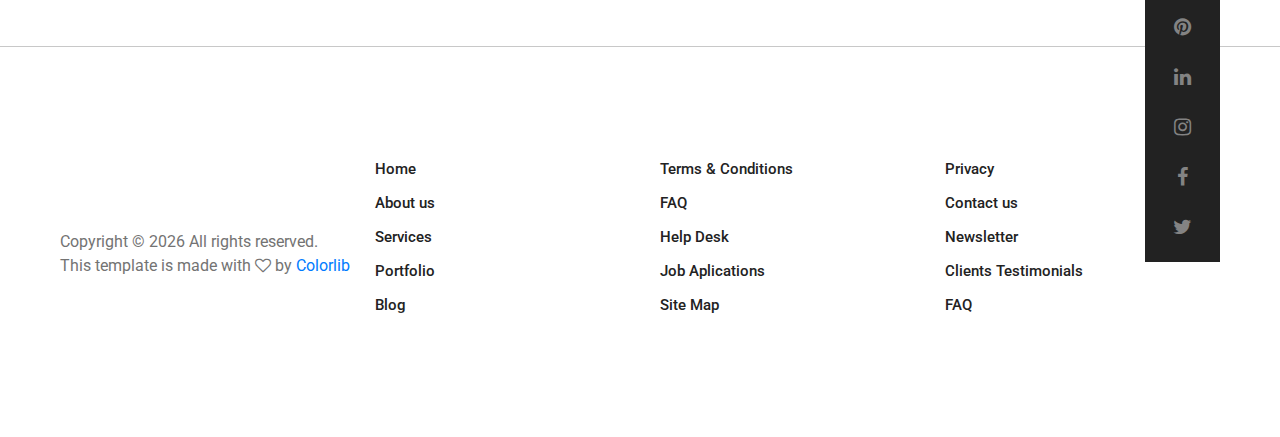
==== commit 7f1c55f3: "Update index.html" ====
--- a/index.html
+++ b/index.html
@@ -38,16 +38,16 @@
 			<img src="img/logo.png" alt="">
 		</a>
 		<div class="nav-switch">
-			<i class="fa fa-bars"></i>
+			<i class="fa fa-bars"></i
 		</div>
 		<div class="phone-number">+0800 333 555 222</div>
 		<nav class="nav-menu">
 			<ul>
-				<li class="active"><a href="home.html">Home</a></li>
-				<li><a href="about.html">About us</a></li>
-				<li><a href="service.html">Services</a></li>
+				<li class="active"><a href="home.html">Inicio</a></li>
+				<li><a href="about.html">Quienes Somos</a></li>
+				<li><a href="service.html">Servicios</a></li>
 				<li><a href="portfolio.html">Portfolio</a></li>
-				<li><a href="contact.html">Contact</a></li>
+				<li><a href="contact.html">Contacto</a></li>
 			</ul>
 		</nav>
 	</header>
@@ -425,4 +425,4 @@
 	<script src="js/circle-progress.min.js"></script>
 	<script src="js/main.js"></script>
 </body>
-</html>+</html>
--- a/css/style.css
+++ b/css/style.css
@@ -0,0 +1,2108 @@
+/* =================================
+------------------------------------
+  Arcade - Architecture
+  Version: 1.0
+ ------------------------------------ 
+ ====================================*/
+
+
+
+
+
+/*----------------------------------------*/
+/* Template default CSS
+/*----------------------------------------*/
+html,
+body {
+	height: 100%;
+	font-family: 'Roboto', sans-serif;
+}
+
+h1,
+h2,
+h3,
+h4,
+h5,
+h6 {
+	color: #222222;
+	margin: 0;
+	margin-bottom: 10px;
+	font-weight: 700;
+}
+
+h1 {
+	font-size: 60px;
+	margin-bottom: 40px;
+}
+
+h1 span {
+	background: #baff00;
+	padding: 0 10px;
+	color: #222222;
+	display: inline-block;
+}
+
+h2 {
+	font-size: 36px;
+}
+
+h3 {
+	font-size: 24px;
+	margin-bottom: 30px;
+}
+
+h4 {
+	font-size: 15px;
+}
+
+p {
+	font-size: 15px;
+	color: #727272;
+	line-height: 2;
+}
+
+img {
+	max-width: 100%;
+}
+
+input:focus,
+select:focus,
+button:focus,
+textarea:focus {
+	outline: none;
+}
+
+a:hover,
+a:focus {
+	text-decoration: none;
+	outline: none;
+}
+
+ul,
+ol {
+	padding: 0;
+	margin: 0;
+}
+
+/*------------------------
+  Helper css
+--------------------------*/
+.sp-title {
+	font-size: 60px;
+	margin-bottom: 40px;
+}
+
+.sp-title span {
+	background: #baff00;
+	padding: 0 10px;
+	color: #222222;
+	display: inline-block;
+}
+
+.pt100 {
+	padding-top: 100px;
+}
+
+.pb100 {
+	padding-bottom: 100px;
+}
+
+.pt50 {
+	padding-top: 50px;
+}
+
+.pb50 {
+	padding-bottom: 50px;
+}
+
+.mb100 {
+	margin-bottom: 100px;
+}
+
+.spad {
+	padding: 100px 0;
+}
+
+.section-title {
+	margin-bottom: 75px;
+}
+
+.section-title h1,
+.section-title h2 {
+	display: inline-block;
+	background: #baff00;
+	padding: 0 20px;
+	margin-bottom: 0;
+	font-size: 60px;
+}
+
+.set-bg {
+	background-size: cover;
+	background-repeat: no-repeat;
+}
+
+/*------------------------
+  Common element css
+--------------------------*/
+/*=== Preloder ===*/
+#preloder {
+	position: fixed;
+	width: 100%;
+	height: 100%;
+	top: 0;
+	left: 0;
+	z-index: 999999;
+	background: #fff;
+}
+
+.loader {
+	width: 30px;
+	height: 30px;
+	border: 3px solid #000;
+	position: absolute;
+	top: 50%;
+	left: 50%;
+	margin-top: -13px;
+	margin-left: -13px;
+	border-radius: 60px;
+	border-left-color: transparent;
+	animation: loader 0.8s linear infinite;
+	-webkit-animation: loader 0.8s linear infinite;
+	}
+
+@keyframes loader {
+	0% {
+		transform: rotate(0deg);
+	}
+	50% {
+		transform: rotate(180deg);
+	}
+	100% {
+		transform: rotate(360deg);
+	}
+}
+
+@-webkit-keyframes loader {
+	0% {
+		-webkit-transform: rotate(0deg);
+	}
+	50% {
+		-webkit-transform: rotate(180deg);
+	}
+	100% {
+		-webkit-transform: rotate(360deg);
+	}
+}
+.site-btn {
+	display: inline-block;
+	font-weight: 700;
+	border: 4px solid;
+	min-width: 200px;
+	text-align: center;
+	padding: 19px 0;
+	position: relative;
+	background-color: transparent;
+	margin-right: 15px;
+	z-index: 1;
+}
+
+.site-btn:after,
+.site-btn:before {
+	position: absolute;
+	content: "";
+	width: 26px;
+	height: 4px;
+	right: -15px;
+}
+
+.site-btn:after {
+	bottom: 8px;
+}
+
+.site-btn:before {
+	bottom: 18px;
+}
+
+.site-btn.sb-light {
+	color: #fff;
+}
+
+.site-btn.sb-light:after,
+.site-btn.sb-light:before {
+	background: #fff;
+}
+
+.site-btn.sb-dark {
+	color: #222222;
+}
+
+.site-btn.sb-dark:after,
+.site-btn.sb-dark:before {
+	background: #222222;
+}
+
+.site-btn.sb-solid-color {
+	background: #baff00;
+	border-color: #baff00;
+}
+
+.site-btn.sb-solid-color:after,
+.site-btn.sb-solid-color:before {
+	background: #222222;
+}
+
+.site-btn.sb-solid-dark {
+	background: #222;
+	border-color: #222;
+	color: #baff00;
+}
+
+.site-btn.sb-solid-dark:after,
+.site-btn.sb-solid-dark:before {
+	background: #baff00;
+}
+
+.element {
+	margin-bottom: 100px;
+}
+
+/*===  Accordion ===*/
+.accordion-area .panel {
+	margin-bottom: 15px;
+}
+
+.accordion-area .panel-header {
+	background: #f0f0f0;
+	display: block;
+	padding: 12px 50px;
+	font-size: 14px;
+	font-weight: 700;
+	position: relative;
+	-webkit-transition: all 0.4s ease-out 0s;
+	-o-transition: all 0.4s ease-out 0s;
+	transition: all 0.4s ease-out 0s;
+}
+
+.accordion-area .panel-header.active {
+	background: #baff00;
+}
+
+.accordion-area .panel-header.active .panel-link:after {
+	content: "-";
+}
+
+.accordion-area .panel-header.active .panel-link.collapsed:after {
+	content: "+";
+}
+
+.accordion-area .panel-link {
+	position: absolute;
+	right: 0;
+	top: 0;
+	height: 100%;
+	width: 50px;
+	background: #baff00;
+	border: none;
+	cursor: pointer;
+}
+
+.accordion-area .panel-body p {
+	font-size: 14px;
+	margin-bottom: 0;
+	padding-top: 25px;
+}
+
+.accordion-area .panel-body {
+	padding: 0 5px;
+}
+
+.accordion-area .panel-link:after {
+	content: "+";
+	position: absolute;
+	left: 50%;
+	font-size: 16px;
+	font-weight: 700;
+	top: 50%;
+	line-height: 16px;
+	margin-top: -8px;
+	margin-left: -4px;
+}
+
+/*===  Tab  ===*/
+.tab-element .nav-tabs {
+	border-bottom: none;
+	margin-bottom: 35px;
+}
+
+.tab-element .nav-tabs .nav-link {
+	border: none;
+	background: #f0f0f0;
+	border-radius: 0;
+	margin-right: 5px;
+	font-size: 14px;
+	font-weight: 500;
+	color: #222;
+	padding: 15px 30px;
+}
+
+.tab-element .nav-tabs .nav-link.active {
+	background: #baff00;
+}
+
+.tab-element .nav-tabs .nav-link.active,
+.tab-element .nav-tabs .nav-link:hover {
+	border: none;
+}
+
+.tab-element .tab-pane h4 {
+	font-size: 18px;
+	margin: 25px 0 20px;
+}
+
+.tab-element .tab-pane p {
+	font-size: 14px;
+}
+
+/*===  Loader ===*/
+.circle-progress {
+	text-align: center;
+	padding-top: 30px;
+	display: inline-block;
+}
+
+.circle-progress .prog-circle {
+	position: relative;
+	margin-bottom: -155px;
+}
+
+.circle-progress .prog-circle:after {
+	position: absolute;
+	content: "";
+	width: 177px;
+	height: 177px;
+	left: 9px;
+	top: 9px;
+	border-radius: 50%;
+	border: 2px solid #fff;
+	z-index: 1;
+}
+
+.circle-progress canvas {
+	-webkit-transform: rotate(90deg);
+	-ms-transform: rotate(90deg);
+	transform: rotate(90deg);
+}
+
+.circle-progress .progress-info {
+	width: 100%;
+	border-radius: 150px;
+	margin: 0 auto;
+	padding-top: 22px;
+}
+
+.circle-progress .progress-info h2 {
+	font-size: 48px;
+}
+
+.circle-progress .prog-title {
+	text-align: center;
+	margin-top: 100px;
+}
+
+.circle-progress .prog-title h3 {
+	font-size: 18px;
+	color: #727272;
+}
+
+.img-popup-warp .mfp-content {
+	opacity: 0;
+	-webkit-transform: scale(0.8);
+	    -ms-transform: scale(0.8);
+	        transform: scale(0.8);
+	-webkit-transition: all 0.4s;
+	-o-transition: all 0.4s;
+	transition: all 0.4s;
+}
+
+.img-popup-warp.mfp-ready .mfp-content {
+	opacity: 1;
+	-webkit-transform: scale(1);
+	    -ms-transform: scale(1);
+	        transform: scale(1);
+}
+
+/*----------------------------------------*/
+/*  Header CSS
+/*----------------------------------------*/
+.header-area {
+	position: absolute;
+	width: 100%;
+	top: 0;
+	z-index: 50;
+}
+
+.logo-area {
+	float: left;
+	display: inline-block;
+	background: #121212;
+	padding: 20px 60px 30px;
+}
+
+.phone-number {
+	float: right;
+	display: inline-block;
+	padding: 5px 10px;
+	background: #baff00;
+	font-weight: 700;
+	letter-spacing: 1px;
+	margin-top: 30px;
+	margin-right: 50px;
+}
+
+.nav-switch {
+	display: none;
+}
+
+.nav-menu {
+	display: inline-block;
+	float: right;
+}
+
+.nav-menu ul {
+	list-style: none;
+}
+
+.nav-menu ul li {
+	display: inline;
+}
+
+.nav-menu ul li a {
+	display: inline-block;
+	padding: 40px 10px 5px;
+	text-transform: uppercase;
+	margin-right: 30px;
+	font-size: 14px;
+	color: #fff;
+	font-weight: 500;
+	position: relative;
+}
+
+.nav-menu ul li a:after {
+	position: absolute;
+	content: "";
+	width: 2px;
+	height: 0;
+	left: 50%;
+	margin-left: 1px;
+	top: 0;
+	background: #baff00;
+	-webkit-transition: all 0.4s;
+	-o-transition: all 0.4s;
+	transition: all 0.4s;
+}
+
+.nav-menu ul li a:hover:after {
+	height: 25px;
+}
+
+.nav-menu ul li.active>a:after {
+	height: 25px;
+}
+
+/*---------------------------------------*/
+/*  Hero Section CSS
+/*----------------------------------------*/
+.hero-section {
+	height: 960px;
+	background: #ededed;
+	position: relative;
+}
+
+.left-bar {
+	position: absolute;
+	width: 100px;
+	height: 100%;
+	background: #121212;
+	z-index: 20;
+}
+
+.left-bar .left-bar-content {
+	position: absolute;
+	width: 100%;
+	bottom: 0;
+	text-align: center;
+	margin-bottom: 90px;
+}
+
+.social-links a {
+	display: block;
+	color: #838383;
+	margin-bottom: 20px;
+	font-size: 20px;
+	-webkit-transition: all 0.4s;
+	-o-transition: all 0.4s;
+	transition: all 0.4s;
+}
+
+.social-links a:hover {
+	color: #baff00;
+}
+
+.hero-right-text {
+	position: absolute;
+	right: 140px;
+	-webkit-transform: rotate(-90deg);
+	    -ms-transform: rotate(-90deg);
+	        transform: rotate(-90deg);
+	-webkit-transform-origin: right center;
+	    -ms-transform-origin: right center;
+	        transform-origin: right center;
+	bottom: 60%;
+	z-index: 30;
+	color: #fff;
+	text-transform: uppercase;
+	letter-spacing: 20px;
+}
+
+.hero-slider .hero-slide-item {
+	width: 100%;
+	height: 960px;
+	display: table;
+}
+
+.hero-slider .hero-slide-item .slide-inner {
+	display: table-cell;
+	v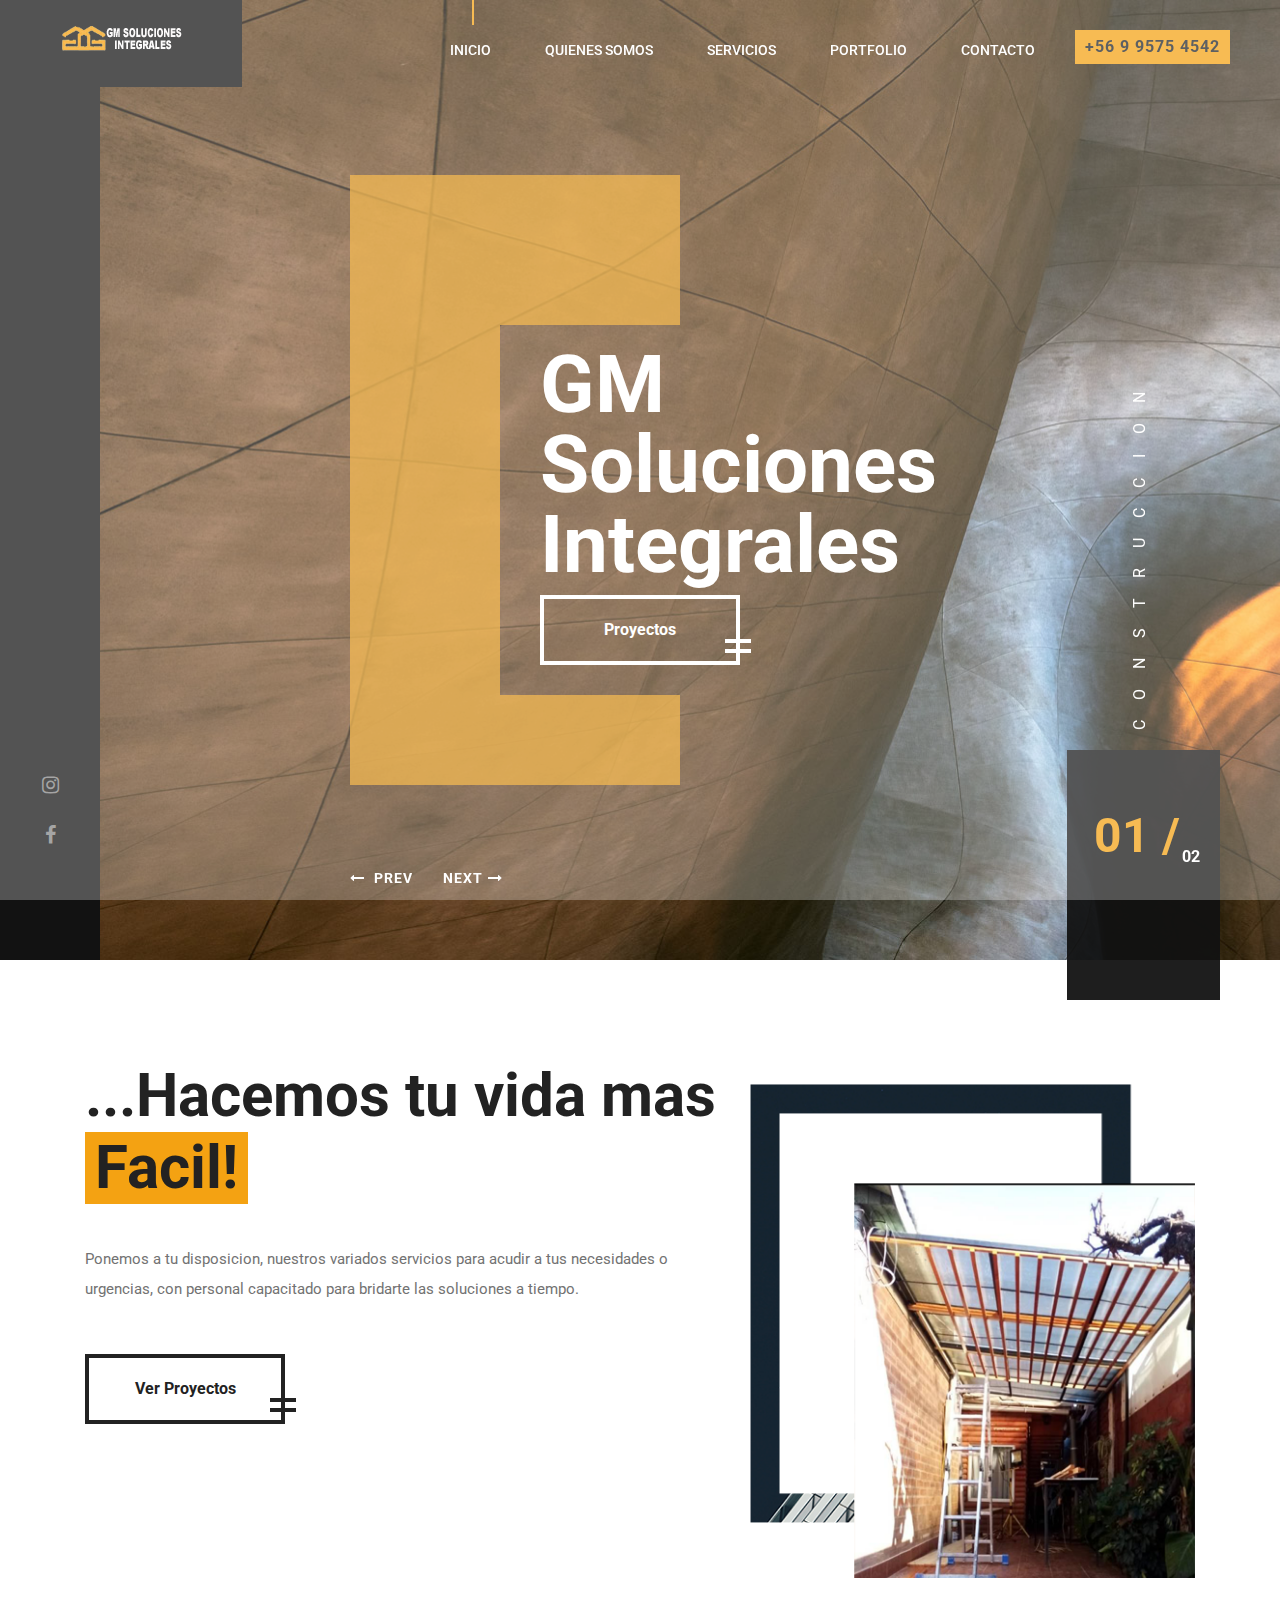
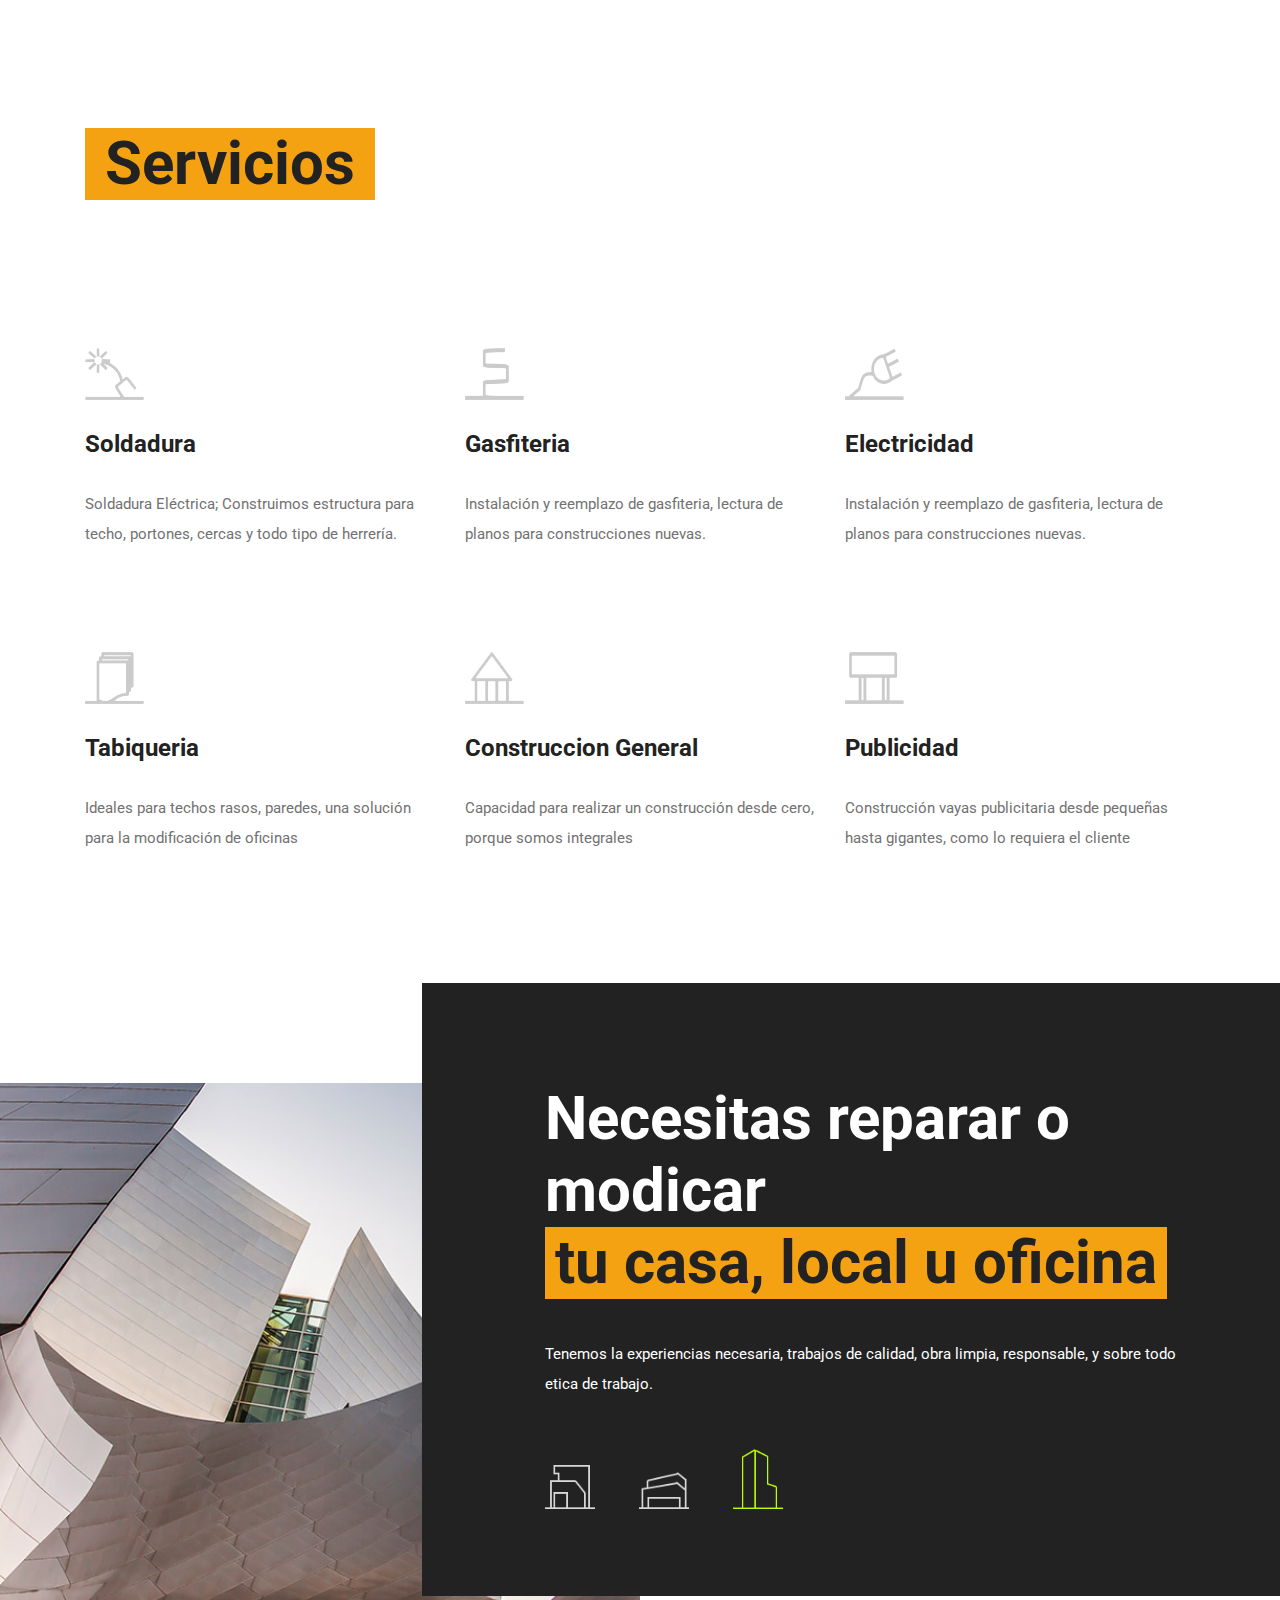
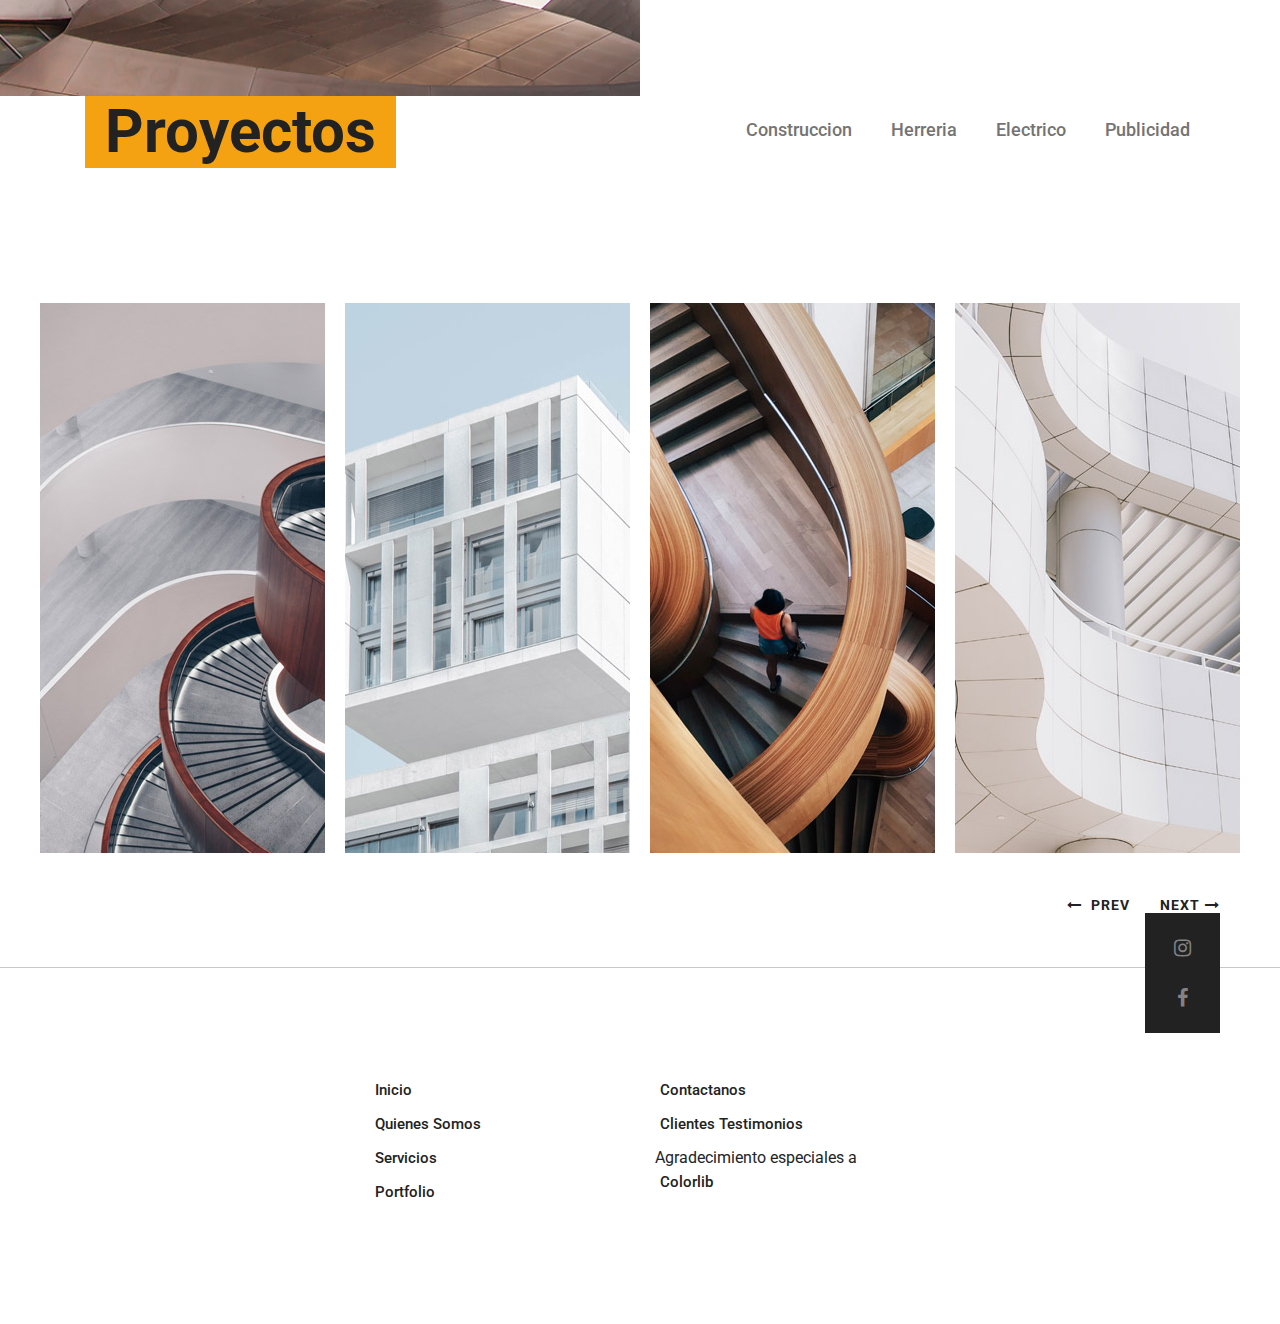
==== commit aa384bd6: "Actualizacion Inicio mas imagenes" ====
--- a/index.html
+++ b/index.html
@@ -1,10 +1,10 @@
 <!DOCTYPE html>
 <html lang="en">
 <head>
-	<title>Arcade - Architecture</title>
+	<title>Soluciones Integrales GM</title>
 	<meta charset="UTF-8">
-	<meta name="description" content="Arcade - Architecture Template">
-	<meta name="keywords" content="arcade, architecture, onepage, creative, html">
+	<meta name="description" content="Soluciones Integrales GM">
+	<meta name="keywords" content="SIGM, contruciones, onepage, creative, html">
 	<meta name="viewport" content="width=device-width, initial-scale=1.0">
 	<!-- Favicon -->   
 	<link href="img/favicon.ico" rel="shortcut icon"/>
@@ -34,16 +34,16 @@
 	
 	<!-- Header section start -->   
 	<header class="header-area">
-		<a href="home.html" class="logo-area">
+		<a href="index.html" class="logo-area">
 			<img src="img/logo.png" alt="">
 		</a>
 		<div class="nav-switch">
-			<i class="fa fa-bars"></i
-		</div>
-		<div class="phone-number">+0800 333 555 222</div>
+			<i class="fa fa-bars"></i>
+		</div>
+		<div class="phone-number">+56 9 9575 4542</div>
 		<nav class="nav-menu">
 			<ul>
-				<li class="active"><a href="home.html">Inicio</a></li>
+				<li class="active"><a href="index.html">Inicio</a></li>
 				<li><a href="about.html">Quienes Somos</a></li>
 				<li><a href="service.html">Servicios</a></li>
 				<li><a href="portfolio.html">Portfolio</a></li>
@@ -60,11 +60,8 @@
 		<div class="left-bar">
 			<div class="left-bar-content">
 				<div class="social-links">
-					<a href="#"><i class="fa fa-pinterest"></i></a>
-					<a href="#"><i class="fa fa-linkedin"></i></a>
 					<a href="#"><i class="fa fa-instagram"></i></a>
 					<a href="#"><i class="fa fa-facebook"></i></a>
-					<a href="#"><i class="fa fa-twitter"></i></a>
 				</div>
 			</div>
 		</div>
@@ -73,22 +70,22 @@
 			<div class="hero-slide-item set-bg" data-setbg="img/bg.jpg">
 				<div class="slide-inner">
 					<div class="slide-content">
-					<h2>Minimalistic <br>Architecture <br> and more</h2>
-					<a href="#" class="site-btn sb-light">See Project</a>
+					<h2>GM<br>Soluciones <br> Integrales</h2>
+					<a href="#" class="site-btn sb-light">Proyectos </a>
 					</div>	
 				</div>
 			</div>	
 			<div class="hero-slide-item set-bg" data-setbg="img/bg.jpg">
 				<div class="slide-inner">
 					<div class="slide-content">
-					<h2>Minimalistic <br>Architecture <br> and more</h2>
-					<a href="#" class="site-btn sb-light">See Project</a>
+					<h2>GM <br>Soluciones <br> Integrales</h2>
+					<a href="#" class="site-btn sb-light">Proyectos </a>
 					</div>	
 				</div>
 			</div>	
 		</div>
 		<div class="slide-num-holder" id="snh-1"></div>
-		<div class="hero-right-text">architecture</div>
+		<div class="hero-right-text">construccion</div>
 	</section>
 	<!-- Hero section end -->
 
@@ -98,9 +95,9 @@
 		<div class="container">
 			<div class="row">
 				<div class="col-lg-7 intro-text mb-5 mb-lg-0">
-					<h2 class="sp-title">We are a creative Architecture<span>Studio</span></h2>
-					<p>Pellentesque lorem dolor, malesuada eget tortor vitae, tristique lacinia lectus. Pellentesque sed accumsan risus, id aliquam nulla. Integer lorem risus, feugiat at mauris malesuada, accumsan pellentesque ipsum. Nunc dapibus, libero ut pulvinar accumsan, tortor nisl iaculis ligula. Curabitur finibus dolor vel lectus pretium interdum a eget ante. Morbi rhoncus feugiat imperdiet. Curabitur non maximus leo. Nulla in ipsum sed magna egestas bibendum. Integer in sem sagittis, commodo mi sit amet, commodo nibh. Suspendisse potenti. Aliquam erat volutpat. </p>
-					<a href="#" class="site-btn sb-dark">See Project</a>
+					<h2 class="sp-title">...Hacemos tu vida mas <span>Facil!</span></h2>
+					<p>Ponemos a tu disposicion, nuestros variados servicios para acudir a tus necesidades o urgencias, con personal capacitado para bridarte las soluciones a tiempo. </p>
+					<a href="#" class="site-btn sb-dark">Ver Proyectos</a>
 				</div>
 				<div class="col-lg-5 pt-4">
 					<img src="img/intro.png" alt="">
@@ -115,7 +112,7 @@
 	<section class="service-section spad">
 		<div class="container">
 			<div class="section-title">
-				<h2>Services</h2>
+				<h2>Servicios</h2>
 			</div>
 			<div class="row">
 				<div class="col-lg-4 col-md-6">
@@ -125,9 +122,9 @@
 								<img src="img/icon/dark/1.png" alt="">
 							</div>
 						</div>
-						<h3>Plans and Projects</h3>
-						<p>Lorem ipsum dolor sit amet, consectetur adipiscing elit. Integer sed dui eget lorem tincidunt.</p>
-						<a href="#" class="readmore">READ MORE</a>
+						<h3>Soldadura</h3>
+						<p>Soldadura Eléctrica; Construimos estructura para techo, portones, cercas y todo tipo de herrería.</p>
+						<!-- <a href="#" class="readmore">READ MORE</a> -->
 					</div>
 				</div>
 				<div class="col-lg-4 col-md-6">
@@ -137,9 +134,9 @@
 								<img src="img/icon/dark/2.png" alt="">
 							</div>
 						</div>
-						<h3>Conceptual Architecture</h3>
-						<p>Lorem ipsum dolor sit amet, consectetur adipiscing elit. Integer sed dui eget lorem tincidunt.</p>
-						<a href="#" class="readmore">READ MORE</a>
+						<h3>Gasfiteria</h3>
+						<p>Instalación y reemplazo de gasfiteria, lectura de planos para construcciones nuevas.</p>
+						<!-- <a href="#" class="readmore">READ MORE</a> -->
 					</div>
 				</div>
 				<div class="col-lg-4 col-md-6">
@@ -149,9 +146,9 @@
 								<img src="img/icon/dark/3.png" alt="">
 							</div>
 						</div>
-						<h3>Apartment Buildings</h3>
-						<p>Lorem ipsum dolor sit amet, consectetur adipiscing elit. Integer sed dui eget lorem tincidunt.</p>
-						<a href="#" class="readmore">READ MORE</a>
+						<h3>Electricidad</h3>
+						<p>Instalación y reemplazo de gasfiteria, lectura de planos para construcciones nuevas.</p>
+						<!--<a href="#" class="readmore">READ MORE</a>-->
 					</div>
 				</div>
 				<div class="col-lg-4 col-md-6">
@@ -161,9 +158,9 @@
 								<img src="img/icon/dark/4.png" alt="">
 							</div>
 						</div>
-						<h3>Skyscrapers Buildings</h3>
-						<p>Lorem ipsum dolor sit amet, consectetur adipiscing elit. Integer sed dui eget lorem tincidunt.</p>
-						<a href="#" class="readmore">READ MORE</a>
+						<h3>Tabiqueria</h3>
+						<p>Ideales para techos rasos, paredes, una solución para la modificación de oficinas</p>
+						<!--<a href="#" class="readmore">READ MORE</a>-->
 					</div>
 				</div>
 				<div class="col-lg-4 col-md-6">
@@ -173,9 +170,9 @@
 								<img src="img/icon/dark/5.png" alt="">
 							</div>
 						</div>
-						<h3>Documentation</h3>
-						<p>Lorem ipsum dolor sit amet, consectetur adipiscing elit. Integer sed dui eget lorem tincidunt.</p>
-						<a href="#" class="readmore">READ MORE</a>
+						<h3>Construccion General</h3>
+						<p>Capacidad para realizar un construcción desde cero, porque somos integrales</p>
+						<!--<a href="#" class="readmore">READ MORE</a>-->
 					</div>
 				</div>
 				<div class="col-lg-4 col-md-6">
@@ -185,9 +182,9 @@
 								<img src="img/icon/dark/6.png" alt="">
 							</div>
 						</div>
-						<h3>Restauration Projects</h3>
-						<p>Lorem ipsum dolor sit amet, consectetur adipiscing elit. Integer sed dui eget lorem tincidunt.</p>
-						<a href="#" class="readmore">READ MORE</a>
+						<h3>Publicidad</h3>
+						<p>Construcción vayas publicitaria desde pequeñas hasta gigantes, como lo requiera el cliente</p>
+						<!--<a href="#" class="readmore">READ MORE</a>-->
 					</div>
 				</div>
 			</div>
@@ -203,8 +200,8 @@
 		<div class="container">
 			<div class="row">
 				<div class="col-lg-7 pl-lg-0 offset-lg-5 cta-content">
-					<h2 class="sp-title">Dare to dream of a modern <span>home</span></h2>
-					<p>Pellentesque lorem dolor, malesuada eget tortor vitae, tristique lacinia lectus. Pellentesque sed accumsan risus, id aliquam nulla. Integer lorem risus, feugiat at mauris malesuada, accumsan pellentesque ipsum. Nunc dapibus, libero ut pulvinar accumsan, tortor nisl iaculis ligula. Curabitur finibus dolor vel lectus pretium interdum a eget ante. </p>
+					<h2 class="sp-title">Necesitas reparar o modicar <span>tu casa, local u oficina</span></h2>
+					<p>Tenemos la experiencias necesaria, trabajos de calidad, obra limpia, responsable, y sobre todo etica de trabajo. </p>
 					<div class="cta-icons">
 						<div class="cta-img-icon">
 							<img src="img/icon/light/1.png" alt="">
@@ -223,7 +220,7 @@
 	<!-- CTA section end -->
 
 
-	<!-- Milestones section Start -->
+	<!-- Milestones section Start 
 	<section class="milestones-section spad">
 		<div class="container">
 			<div class="row">
@@ -254,7 +251,7 @@
 			</div>
 		</div>
 	</section>
-	<!-- Milestones section end -->
+	 Milestones section end -->
 
 
 	<!-- Projects section start -->
@@ -263,15 +260,15 @@
 			<div class="row">
 				<div class="col-lg-3">
 					<div class="section-title">
-						<h1>Projects</h1>
+						<h1>Proyectos</h1>
 					</div>
 				</div>
 				<div class="col-lg-9">
 					<ul class="projects-filter-nav">
-						<li class="btn-filter" data-filter="*">All</li>
-						<li class="btn-filter" data-filter=".rest">Restaurations</li>
-						<li class="btn-filter" data-filter=".build">Buildings</li>
-						<li class="btn-filter" data-filter=".apart">Apartments</li>
+						<li class="btn-filter" data-filter="*">Construccion</li>
+						<li class="btn-filter" data-filter=".rest">Herreria</li>
+						<li class="btn-filter" data-filter=".build">Electrico</li>
+						<li class="btn-filter" data-filter=".apart">Publicidad</li>
 					</ul>
 				</div>
 			</div>
@@ -317,7 +314,7 @@
 	<!-- Projects section end -->
 
 
-	<!-- Clients section start -->
+	<!-- Clients section start 
 	<div class="client-section spad">
 		<div class="container">
 			<div id="client-carousel" class="client-slider">
@@ -349,18 +346,15 @@
 			</div>
 		</div>
 	</div>
-	<!-- Clients section end -->
+	 Clients section end -->
 
 
 	<!-- Footer section start -->
 	<footer class="footer-section">
 		<div class="footer-social">
 			<div class="social-links">
-				<a href="#"><i class="fa fa-pinterest"></i></a>
-				<a href="#"><i class="fa fa-linkedin"></i></a>
 				<a href="#"><i class="fa fa-instagram"></i></a>
 				<a href="#"><i class="fa fa-facebook"></i></a>
-				<a href="#"><i class="fa fa-twitter"></i></a>
 			</div>
 		</div>
 		<div class="container">
@@ -370,44 +364,31 @@
 						<div class="col-md-4">
 							<div class="footer-item">
 								<ul>
-									<li><a href="#">Home</a></li>
-									<li><a href="#">About us</a></li>
-									<li><a href="#">Services</a></li>
+									<li><a href="#">Inicio</a></li>
+									<li><a href="#">Quienes Somos</a></li>
+									<li><a href="#">Servicios</a></li>
 									<li><a href="#">Portfolio</a></li>
-									<li><a href="#">Blog</a></li>
 								</ul>
 							</div>
 						</div>
+						
 						<div class="col-md-4">
 							<div class="footer-item">
 								<ul>
-									<li><a href="#">Terms & Conditions</a></li>
-									<li><a href="#">FAQ</a></li>
-									<li><a href="#">Help Desk</a></li>
-									<li><a href="#">Job Aplications</a></li>
-									<li><a href="#">Site Map</a></li>
+									<li><a href="#">Contactanos</a></li>
+									<li><a href="#">Clientes Testimonios</a></li>
+									<li>Agradecimiento especiales a <a href="https://colorlib.com" target="_blank">Colorlib</a></li>
 								</ul>
 							</div>
 						</div>
-						<div class="col-md-4">
-							<div class="footer-item">
-								<ul>
-									<li><a href="#">Privacy</a></li>
-									<li><a href="#">Contact us</a></li>
-									<li><a href="#">Newsletter</a></li>
-									<li><a href="#">Clients Testimonials</a></li>
-									<li><a href="#">FAQ</a></li>
-								</ul>
-							</div>
-						</div>
-					</div>
-				</div>
-			</div>
-		</div>
-
-		<!-- Link back to Colorlib can't be removed. Template is licensed under CC BY 3.0. -->
+					</div>
+				</div>
+			</div>
+		</div>
+
+		<!-- Link back to Colorlib can't be removed. Template is licensed under CC BY 3.0. 
      <div class="copyright">Copyright &copy; <script>document.write(new Date().getFullYear());</script> All rights reserved.  <br>This template is made with <i class="fa fa-heart-o" aria-hidden="true"></i> by <a href="https://colorlib.com" target="_blank">Colorlib</a></div>
-    <!-- Link back to Colorlib can't be removed. Template is licensed under CC BY 3.0. -->
+     Link back to Colorlib can't be removed. Template is licensed under CC BY 3.0. -->
 
 	</footer>
 	<!-- Footer section end -->
@@ -425,4 +406,4 @@
 	<script src="js/circle-progress.min.js"></script>
 	<script src="js/main.js"></script>
 </body>
-</html>
+</html>--- a/css/style.css
+++ b/css/style.css
@@ -36,7 +36,7 @@
 }
 
 h1 span {
-	background: #baff00;
+	background: #f4a212;
 	padding: 0 10px;
 	color: #222222;
 	display: inline-block;
@@ -93,7 +93,7 @@
 }
 
 .sp-title span {
-	background: #baff00;
+	background: #f4a212;
 	padding: 0 10px;
 	color: #222222;
 	display: inline-block;
@@ -130,7 +130,7 @@
 .section-title h1,
 .section-title h2 {
 	display: inline-block;
-	background: #baff00;
+	background: #f4a212;
 	padding: 0 20px;
 	margin-bottom: 0;
 	font-size: 60px;
@@ -242,8 +242,8 @@
 }
 
 .site-btn.sb-solid-color {
-	background: #baff00;
-	border-color: #baff00;
+	background: #f4a212;
+	border-color: #f4a212;
 }
 
 .site-btn.sb-solid-color:after,
@@ -254,12 +254,12 @@
 .site-btn.sb-solid-dark {
 	background: #222;
 	border-color: #222;
-	color: #baff00;
+	color: #f4a212;
 }
 
 .site-btn.sb-solid-dark:after,
 .site-btn.sb-solid-dark:before {
-	background: #baff00;
+	background: #f4a212;
 }
 
 .element {
@@ -284,7 +284,7 @@
 }
 
 .accordion-area .panel-header.active {
-	background: #baff00;
+	background: #f4a212;
 }
 
 .accordion-area .panel-header.active .panel-link:after {
@@ -301,7 +301,7 @@
 	top: 0;
 	height: 100%;
 	width: 50px;
-	background: #baff00;
+	background: #f4a212;
 	border: none;
 	cursor: pointer;
 }
@@ -346,7 +346,7 @@
 }
 
 .tab-element .nav-tabs .nav-link.active {
-	background: #baff00;
+	background: #f4a212;
 }
 
 .tab-element .nav-tabs .nav-link.active,
@@ -452,7 +452,7 @@
 	float: right;
 	display: inline-block;
 	padding: 5px 10px;
-	background: #baff00;
+	background: #f4a212;
 	font-weight: 700;
 	letter-spacing: 1px;
 	margin-top: 30px;
@@ -495,7 +495,7 @@
 	left: 50%;
 	margin-left: 1px;
 	top: 0;
-	background: #baff00;
+	background: #f4a212;
 	-webkit-transition: all 0.4s;
 	-o-transition: all 0.4s;
 	transition: all 0.4s;
@@ -545,7 +545,7 @@
 }
 
 .social-links a:hover {
-	color: #baff00;
+	color: #f4a212;
 }
 
 .hero-right-text {
@@ -598,7 +598,7 @@
 
 .hero-slider .owl-nav .owl-prev:hover,
 .hero-slider .owl-nav .owl-next:hover {
-	color: #baff00;
+	color: #f4a212;
 }
 
 .hero-slider .owl-nav .owl-prev i {
@@ -630,7 +630,7 @@
 
 .slide-num-holder span {
 	font-size: 48px;
-	color: #baff00;
+	color: #f4a212;
 	position: relative;
 	top: -10px;
 	right: -10px;
@@ -654,9 +654,9 @@
 	content: "";
 	height: calc(100% + 50px);
 	width: 330px;
-	border-top: 150px solid #baff00;
-	border-left: 150px solid #baff00;
-	border-bottom: 90px solid #baff00;
+	border-top: 150px solid #f4a212;
+	border-left: 150px solid #f4a212;
+	border-bottom: 90px solid #f4a212;
 	top: 0;
 	left: 0;
 	opacity: 0.73;
@@ -742,7 +742,7 @@
 }
 
 .service-box:hover .sb-icon {
-	background-color: #baff00;
+	background-color: #f4a212;
 }
 
 .service-box:hover .sb-icon .sb-img-icon {
@@ -755,7 +755,7 @@
 }
 
 .service-box:hover .readmore {
-	background-color: #baff00;
+	background-color: #f4a212;
 	padding: 2px 10px;
 }
 
@@ -866,7 +866,7 @@
 }
 
 .milestone:hover:after {
-	background: #baff00;
+	background: #f4a212;
 }
 
 /*----------------------------------------*/
@@ -892,7 +892,7 @@
 }
 
 .projects-filter-nav li.btn-active {
-	background: #baff00;
+	background: #f4a212;
 	color: #222222;
 }
 
@@ -935,7 +935,7 @@
 }
 
 .projects-slider .single-project .project-content p {
-	color: #baff00;
+	color: #f4a212;
 	font-weight: 500;
 	position: relative;
 	top: 40px;
@@ -948,7 +948,7 @@
 	position: absolute;
 	right: 50px;
 	bottom: 30px;
-	background: #baff00;
+	background: #f4a212;
 	font-size: 14px;
 	font-weight: 700;
 	color: #222;
@@ -1001,7 +1001,7 @@
 
 .projects-slider .owl-nav .owl-prev:hover,
 .projects-slider .owl-nav .owl-next:hover {
-	background: #baff00;
+	background: #f4a212;
 }
 
 .projects-slider .owl-nav .owl-prev i {
@@ -1090,7 +1090,7 @@
 }
 
 .footer-item ul li a:hover {
-	background: #baff00;
+	background: #f4a212;
 }
 
 /*----------------------------------------*/
@@ -1108,7 +1108,7 @@
 
 .page-header-section .header-title span {
 	background: none;
-	color: #baff00;
+	color: #f4a212;
 }
 
 /*----------------------------------------*/
@@ -1151,7 +1151,7 @@
 }
 
 .testimonials-section .qut {
-	color: #baff00;
+	color: #f4a212;
 	font-size: 36px;
 	margin-bottom: 20px;
 }
@@ -1165,7 +1165,7 @@
 .ts-item h4 {
 	font-size: 15px;
 	font-weight: 400;
-	color: #baff00;
+	color: #f4a212;
 	margin-bottom: 0;
 }
 
@@ -1212,7 +1212,7 @@
 }
 
 .team-member:hover .member-info {
-	background: #baff00;
+	background: #f4a212;
 	-webkit-box-shadow: 0px 0px 0px rgba(114, 114, 114, 0.21);
 	        box-shadow: 0px 0px 0px rgba(114, 114, 114, 0.21);
 }
@@ -1273,7 +1273,7 @@
 }
 
 .service-slider .owl-dots .owl-dot.active {
-	background: #baff00;
+	background: #f4a212;
 }
 
 .service-text h2 {
@@ -1338,7 +1338,7 @@
 }
 
 .solid-service-box:hover {
-	background: #baff00;
+	background: #f4a212;
 }
 
 .solid-service-box:hover h2 {
@@ -1393,7 +1393,7 @@
 	font-weight: 700;
 	color: #222;
 	display: inline-block;
-	background: #baff00;
+	background: #f4a212;
 	padding: 4px 15px;
 	margin-bottom: 20px;
 }
@@ -1426,7 +1426,7 @@
 }
 
 .blog-post:hover .thumb:after {
-	background: #baff00;
+	background: #f4a212;
 }
 
 .pagination {
@@ -1444,7 +1444,7 @@
 
 .pagination a.active {
 	font-size: 48px;
-	color: #baff00;
+	color: #f4a212;
 }
 
 .search {
@@ -1511,7 +1511,7 @@
 }
 
 .widget-area ul li a:hover {
-	background: #baff00;
+	background: #f4a212;
 	color: #222;
 }
 
@@ -1587,7 +1587,7 @@
 	height: 100%;
 	left: 0;
 	top: 0;
-	background: #baff00;
+	background: #f4a212;
 	opacity: 0;
 	-webkit-transition: all 0.3s;
 	-o-transition: all 0.3s;
@@ -1826,9 +1826,9 @@
 		line-height: 60px;
 	}
 	.slide-content:after {
-		border-top: 100px solid #baff00;
-		border-left: 100px solid #baff00;
-		border-bottom: 60px solid #baff00;
+		border-top: 100px solid #f4a212;
+		border-left: 100px solid #f4a212;
+		border-bottom: 60px solid #f4a212;
 	}
 	.hero-slider .owl-nav {
 		left: 170px;
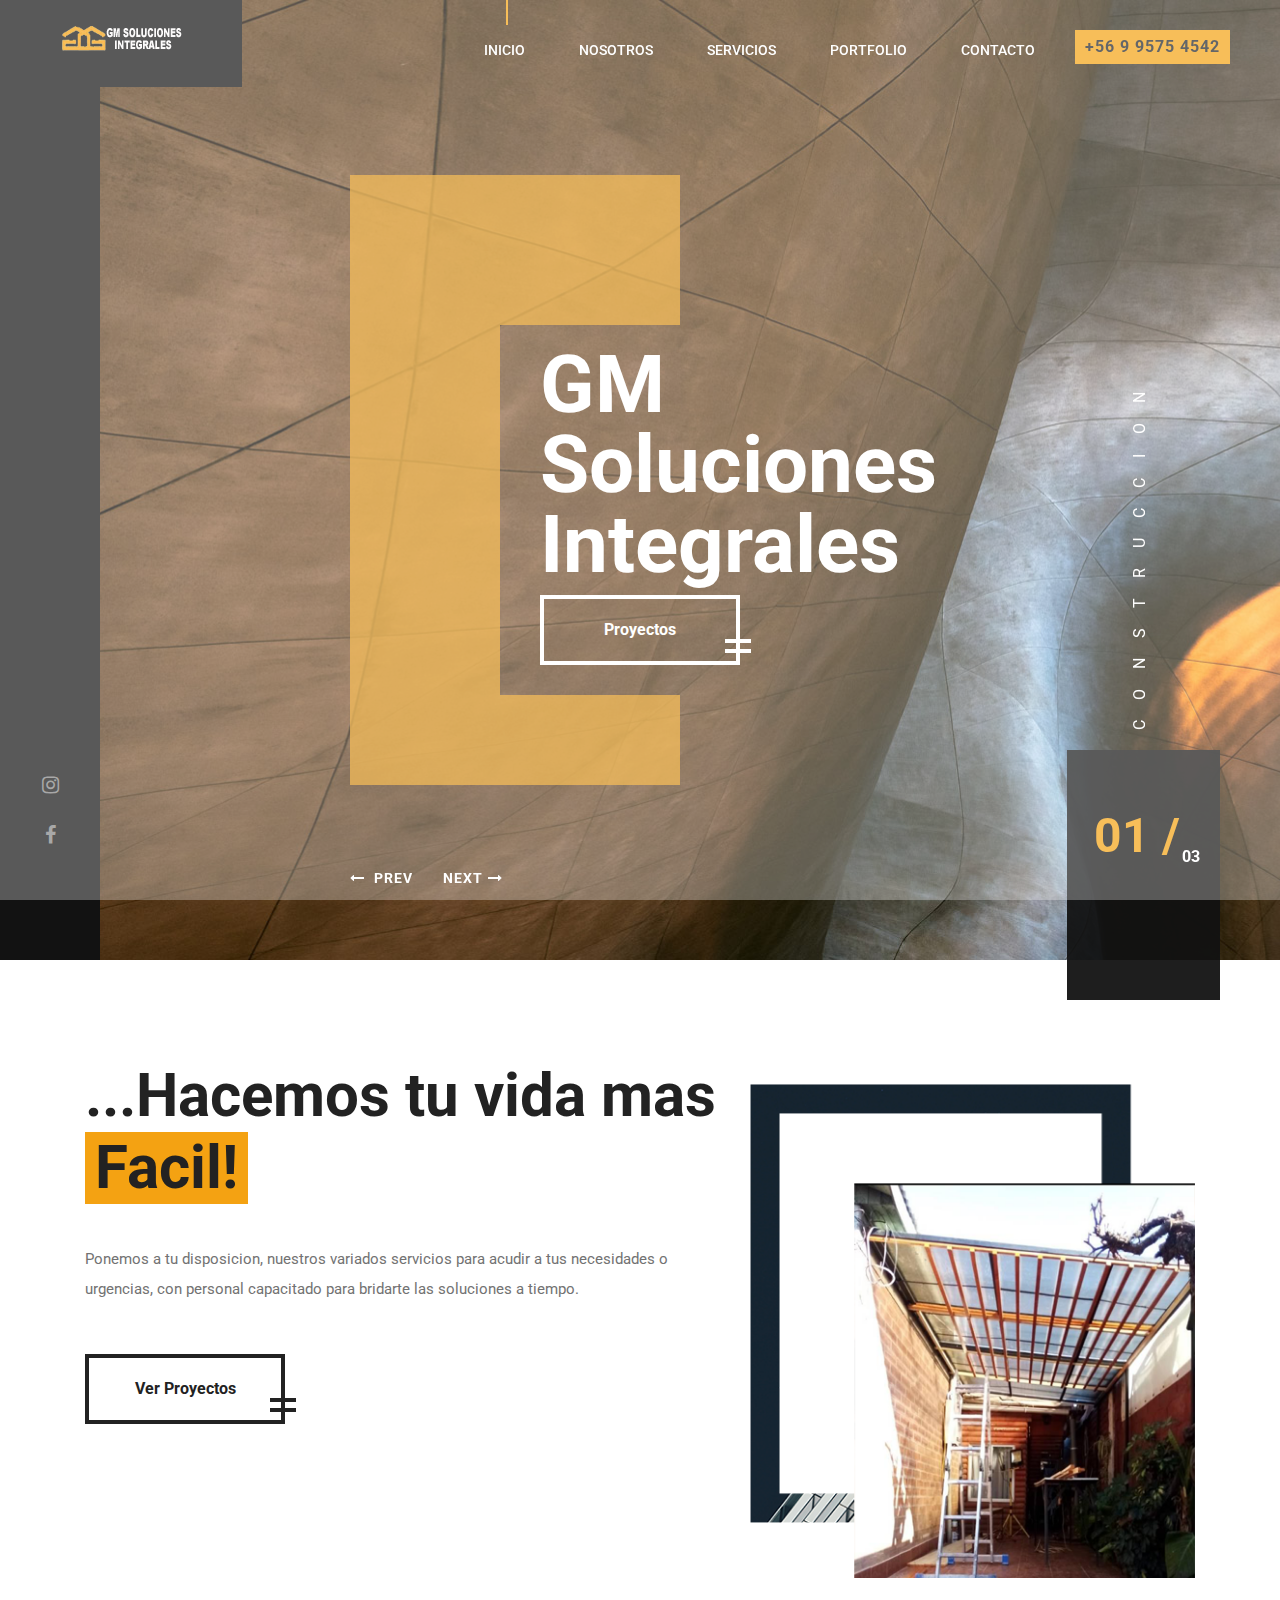
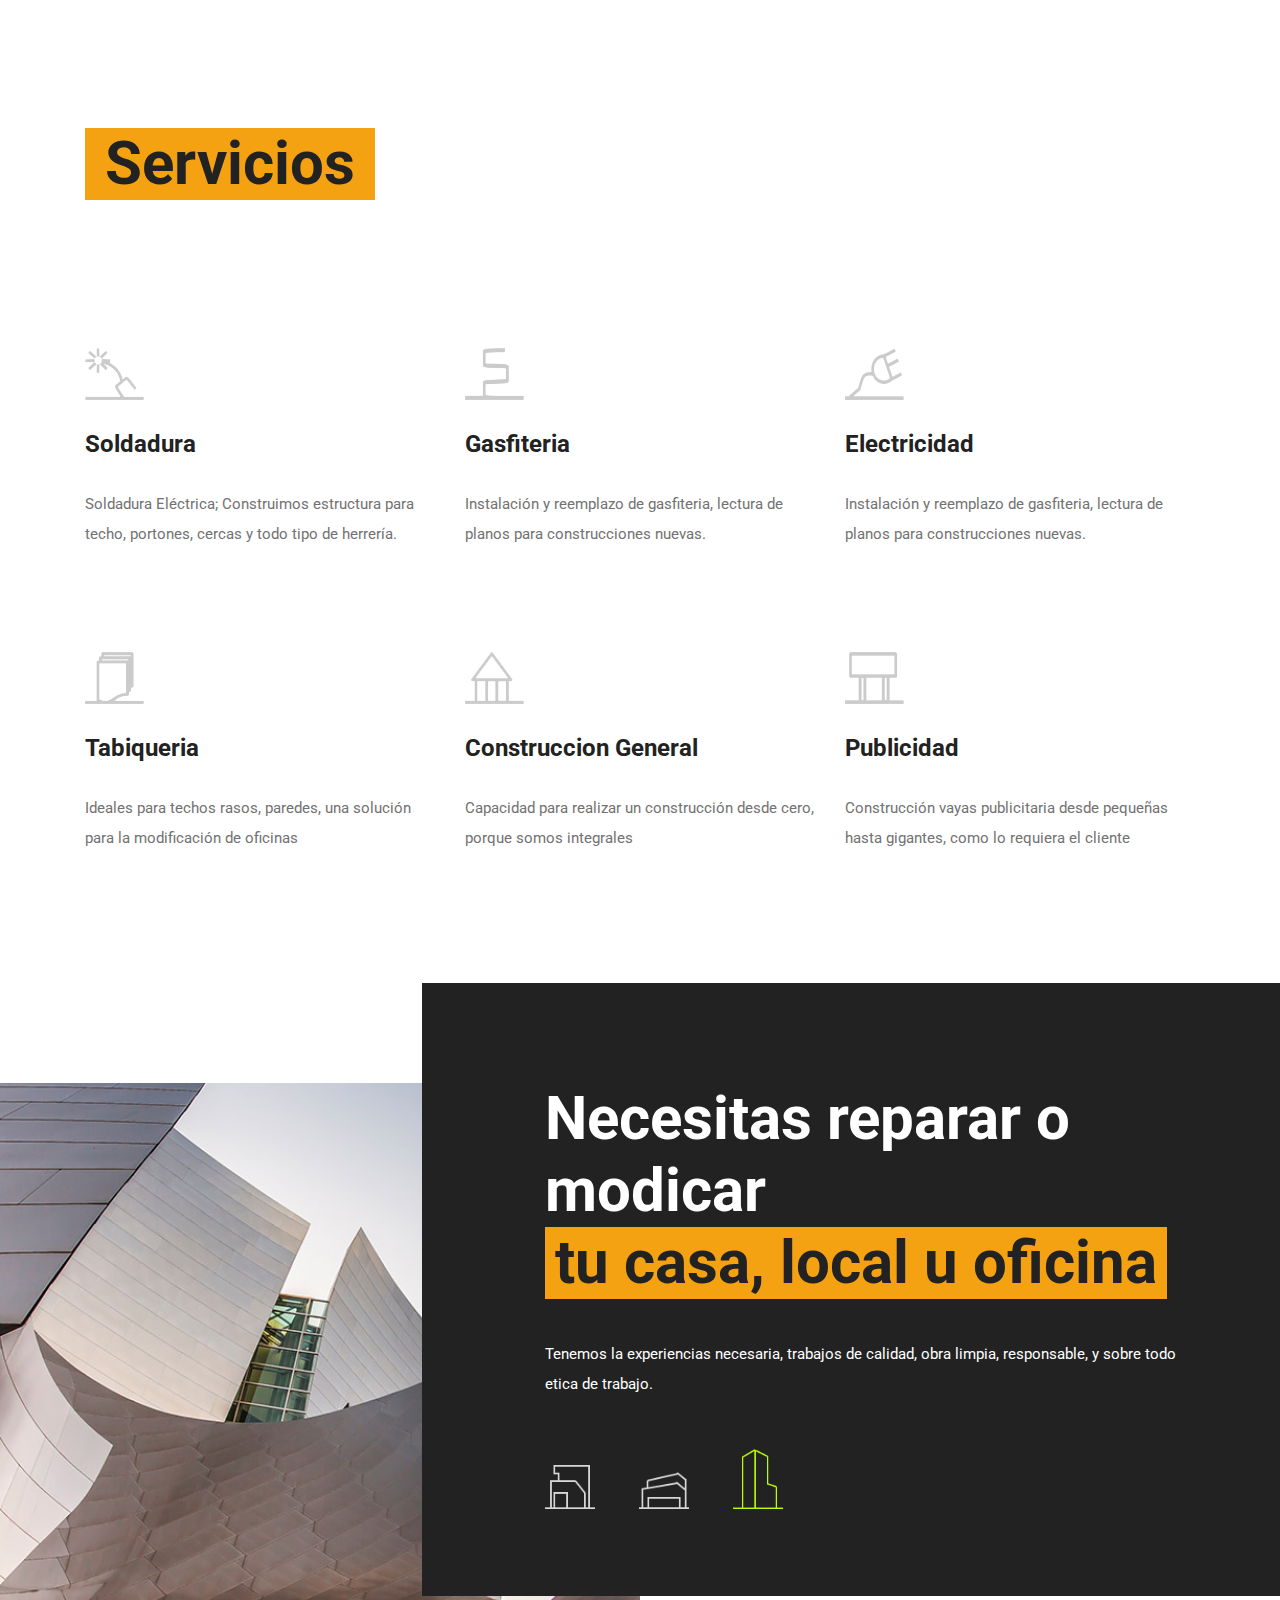
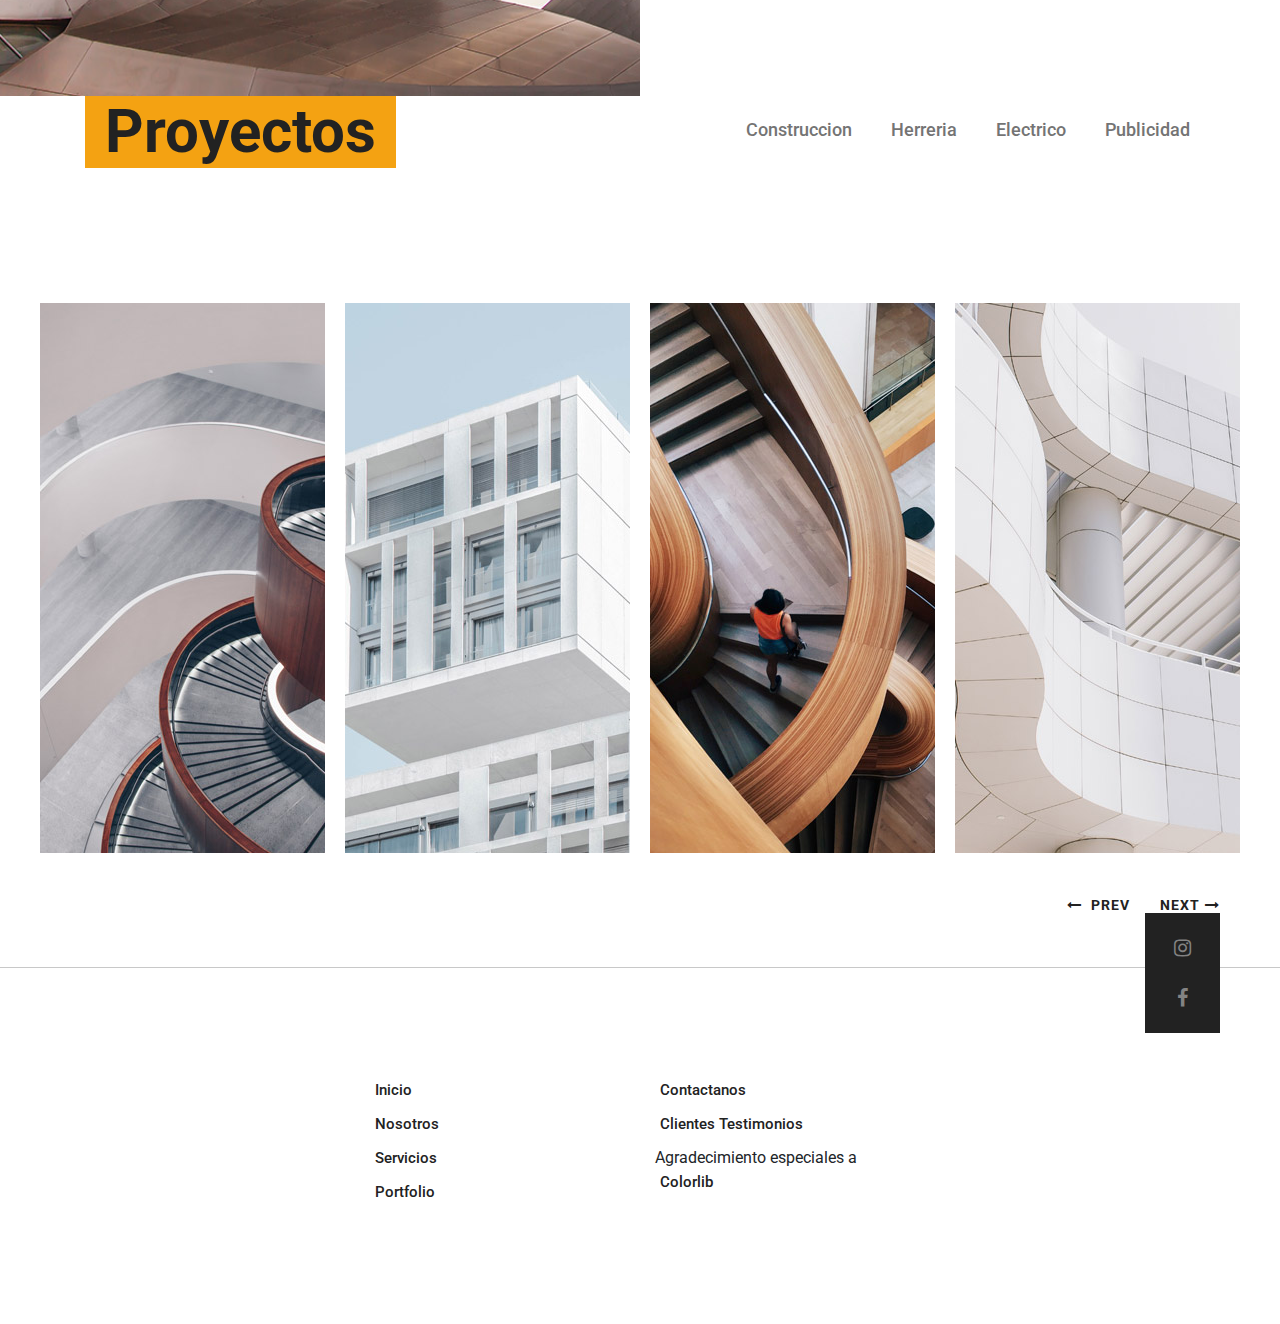
==== commit 810938b3: "actualizacion dic 22" ====
--- a/index.html
+++ b/index.html
@@ -1,7 +1,7 @@
 <!DOCTYPE html>
 <html lang="en">
 <head>
-	<title>Soluciones Integrales GM</title>
+	<title>GM Soluciones Integrales</title>
 	<meta charset="UTF-8">
 	<meta name="description" content="Soluciones Integrales GM">
 	<meta name="keywords" content="SIGM, contruciones, onepage, creative, html">
@@ -44,7 +44,7 @@
 		<nav class="nav-menu">
 			<ul>
 				<li class="active"><a href="index.html">Inicio</a></li>
-				<li><a href="about.html">Quienes Somos</a></li>
+				<li><a href="about.html">Nosotros</a></li>
 				<li><a href="service.html">Servicios</a></li>
 				<li><a href="portfolio.html">Portfolio</a></li>
 				<li><a href="contact.html">Contacto</a></li>
@@ -53,7 +53,8 @@
 	</header>
 	<!-- Header section end -->   
 
-
+	<script src="https://apps.elfsight.com/p/platform.js" defer></script>
+	<div class="elfsight-app-df07dd6a-777d-4426-b868-9aa8be9a4c5b"></div>
 	<!-- Hero section start -->
 	<section class="hero-section">
 		<!-- left social link ber -->
@@ -71,15 +72,23 @@
 				<div class="slide-inner">
 					<div class="slide-content">
 					<h2>GM<br>Soluciones <br> Integrales</h2>
-					<a href="#" class="site-btn sb-light">Proyectos </a>
+					<a href="portfolio.html" class="site-btn sb-light">Proyectos </a>
 					</div>	
 				</div>
 			</div>	
 			<div class="hero-slide-item set-bg" data-setbg="img/bg.jpg">
 				<div class="slide-inner">
 					<div class="slide-content">
-					<h2>GM <br>Soluciones <br> Integrales</h2>
-					<a href="#" class="site-btn sb-light">Proyectos </a>
+					<h2>Experiencia <br>a tu <br> Alcance</h2>
+					<a href="service.html" class="site-btn sb-light">Servicios </a>
+					</div>	
+				</div>
+			</div>	
+			<div class="hero-slide-item set-bg" data-setbg="img/bg.jpg">
+				<div class="slide-inner">
+					<div class="slide-content">
+					<h2>Vales tanto <br>como tu  <br>última Obra</h2>
+					<a href="contact.html" class="site-btn sb-light">Contactanos </a>
 					</div>	
 				</div>
 			</div>	
@@ -97,7 +106,7 @@
 				<div class="col-lg-7 intro-text mb-5 mb-lg-0">
 					<h2 class="sp-title">...Hacemos tu vida mas <span>Facil!</span></h2>
 					<p>Ponemos a tu disposicion, nuestros variados servicios para acudir a tus necesidades o urgencias, con personal capacitado para bridarte las soluciones a tiempo. </p>
-					<a href="#" class="site-btn sb-dark">Ver Proyectos</a>
+					<a href="#proyect" class="site-btn sb-dark">Ver Proyectos</a>
 				</div>
 				<div class="col-lg-5 pt-4">
 					<img src="img/intro.png" alt="">
@@ -255,6 +264,7 @@
 
 
 	<!-- Projects section start -->
+	<section id="proyect">
 	<div class="projects-section pb50">
 		<div class="container">
 			<div class="row">
@@ -311,6 +321,7 @@
 			</div>
 		</div>
 	</div>
+	</section>
 	<!-- Projects section end -->
 
 
@@ -365,7 +376,7 @@
 							<div class="footer-item">
 								<ul>
 									<li><a href="#">Inicio</a></li>
-									<li><a href="#">Quienes Somos</a></li>
+									<li><a href="#">Nosotros</a></li>
 									<li><a href="#">Servicios</a></li>
 									<li><a href="#">Portfolio</a></li>
 								</ul>
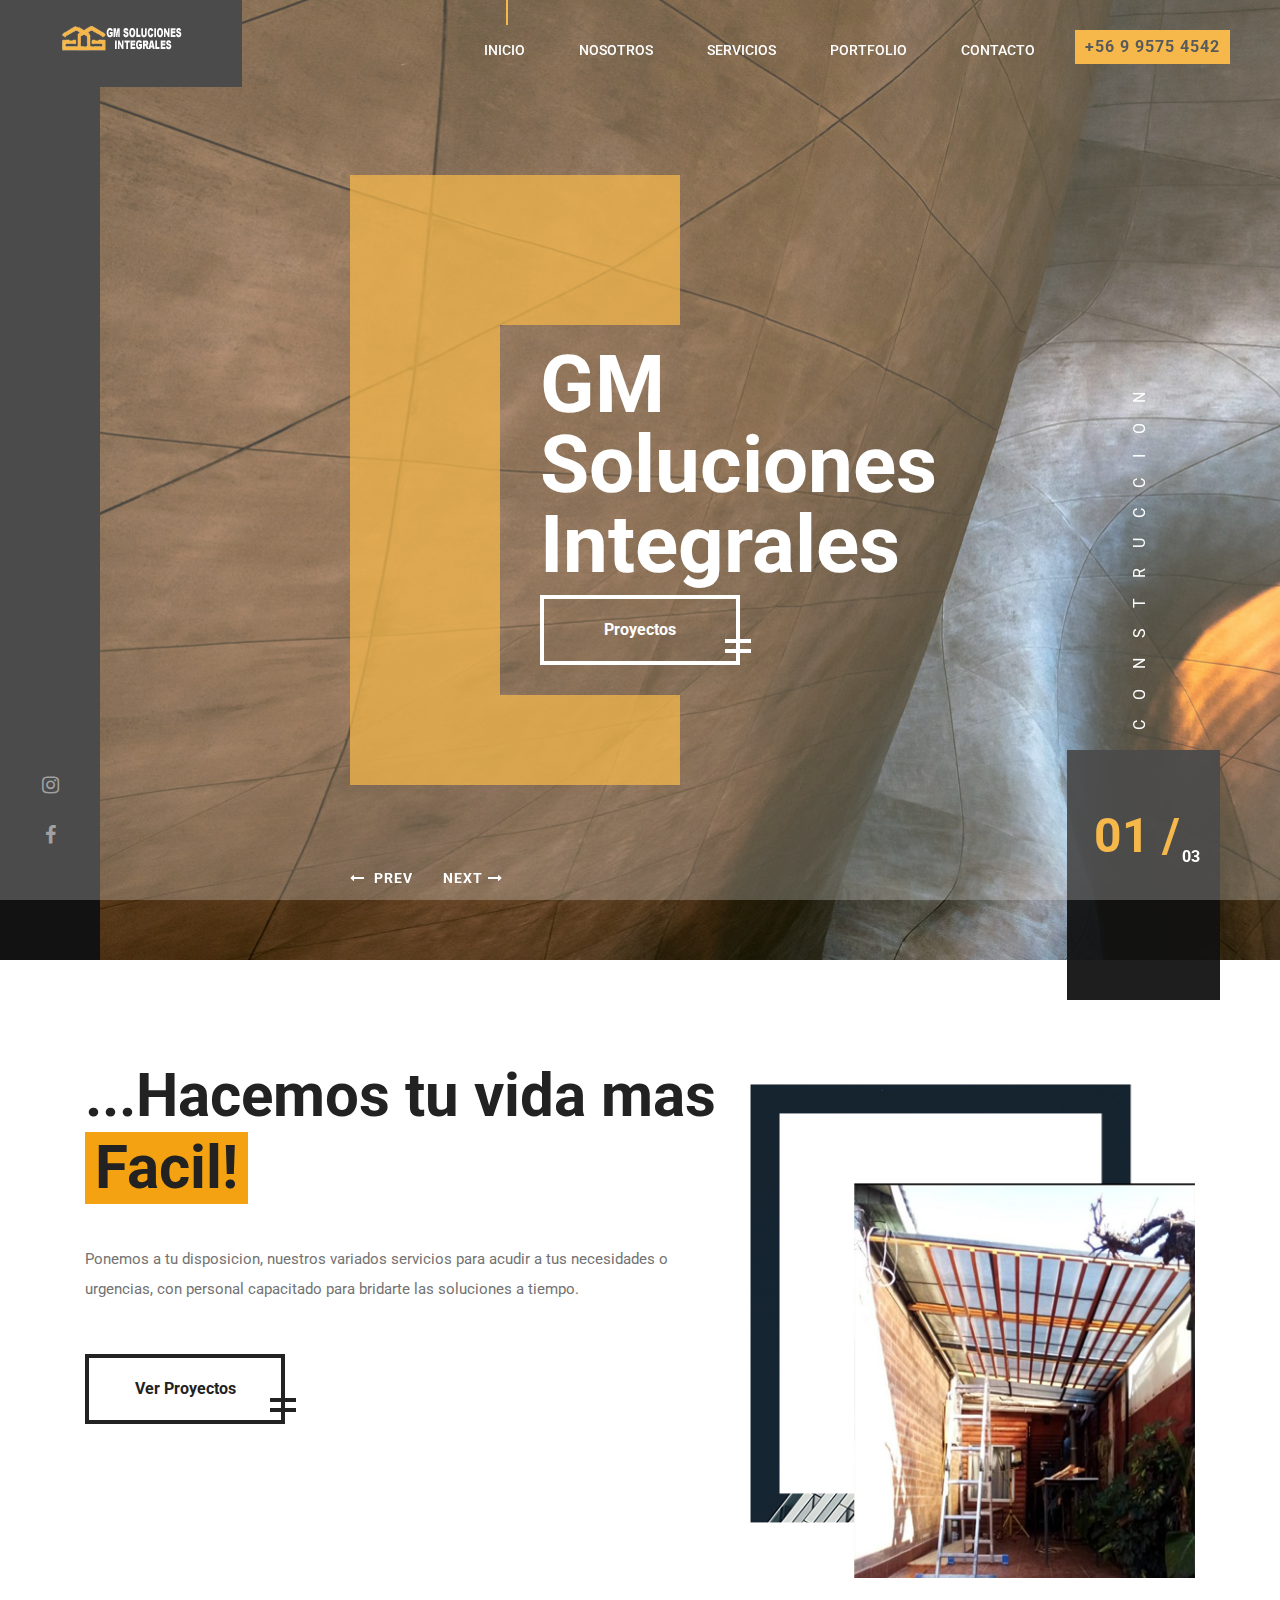
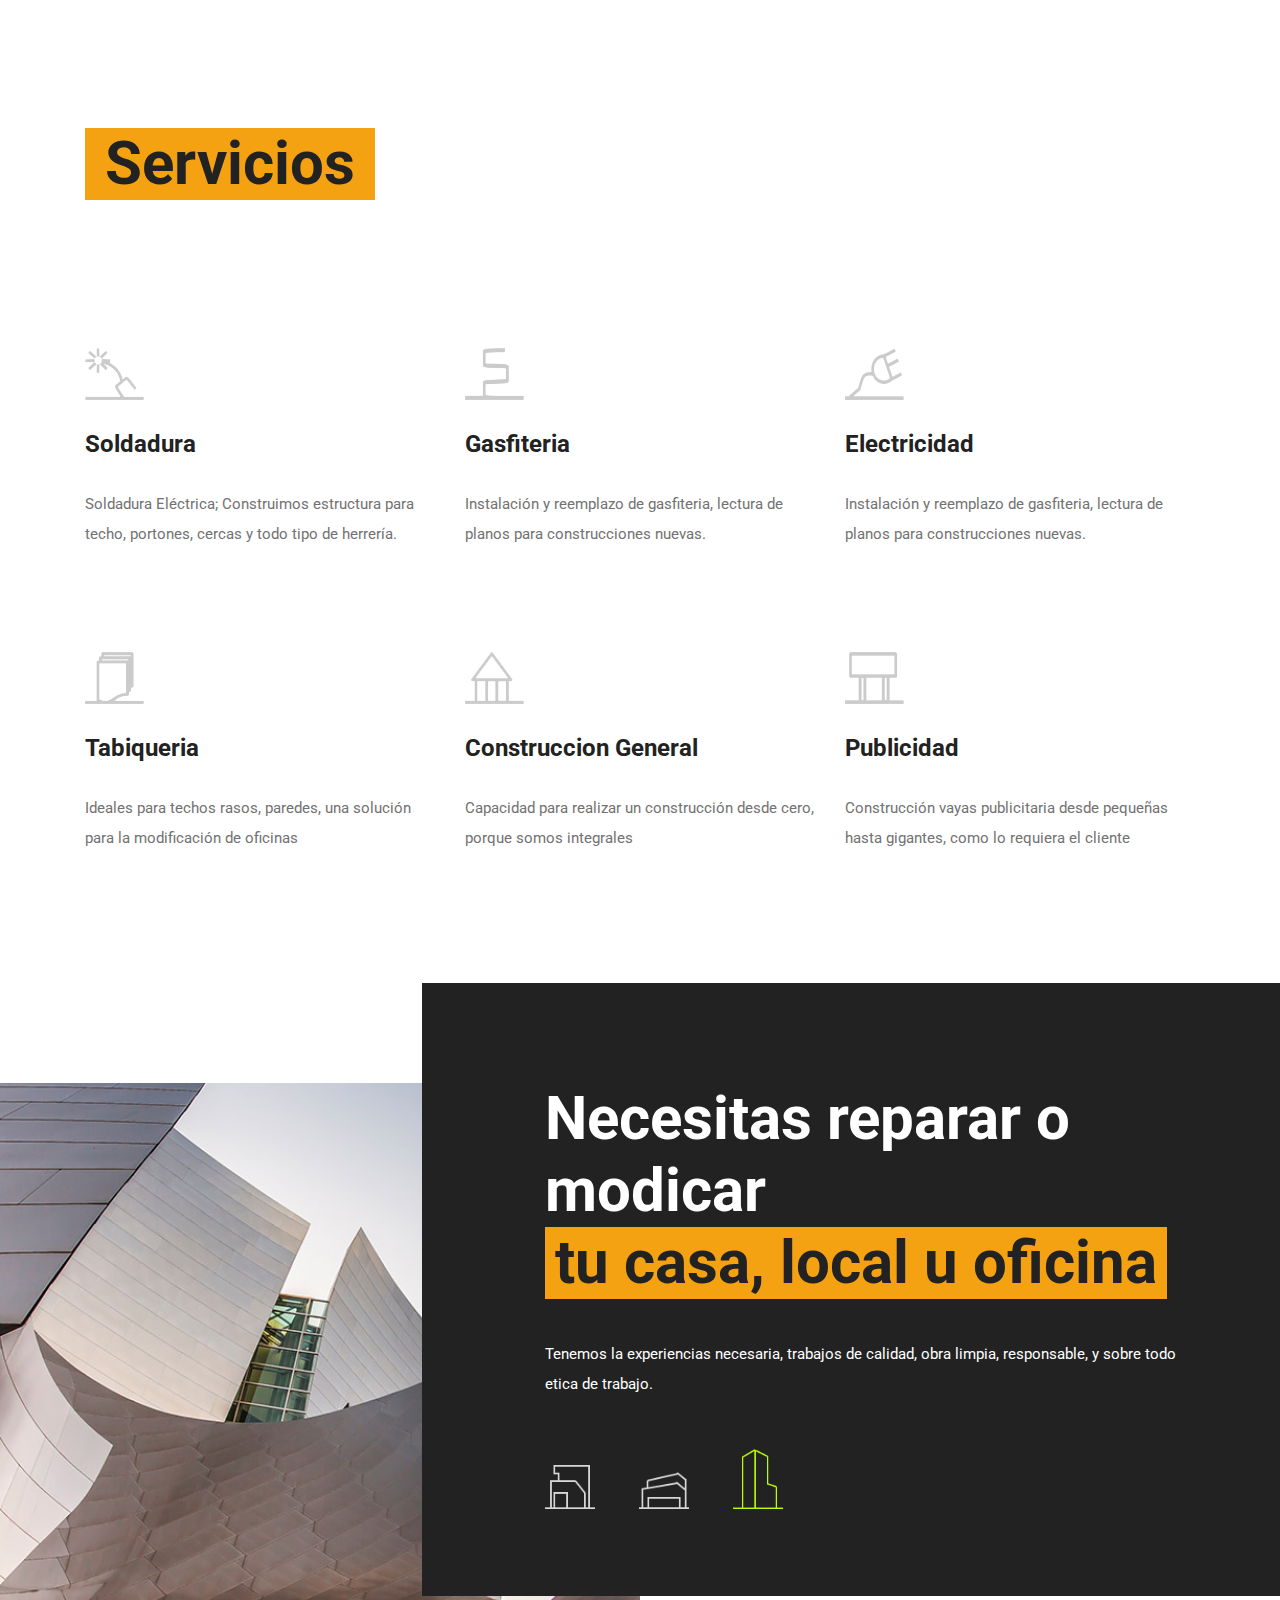
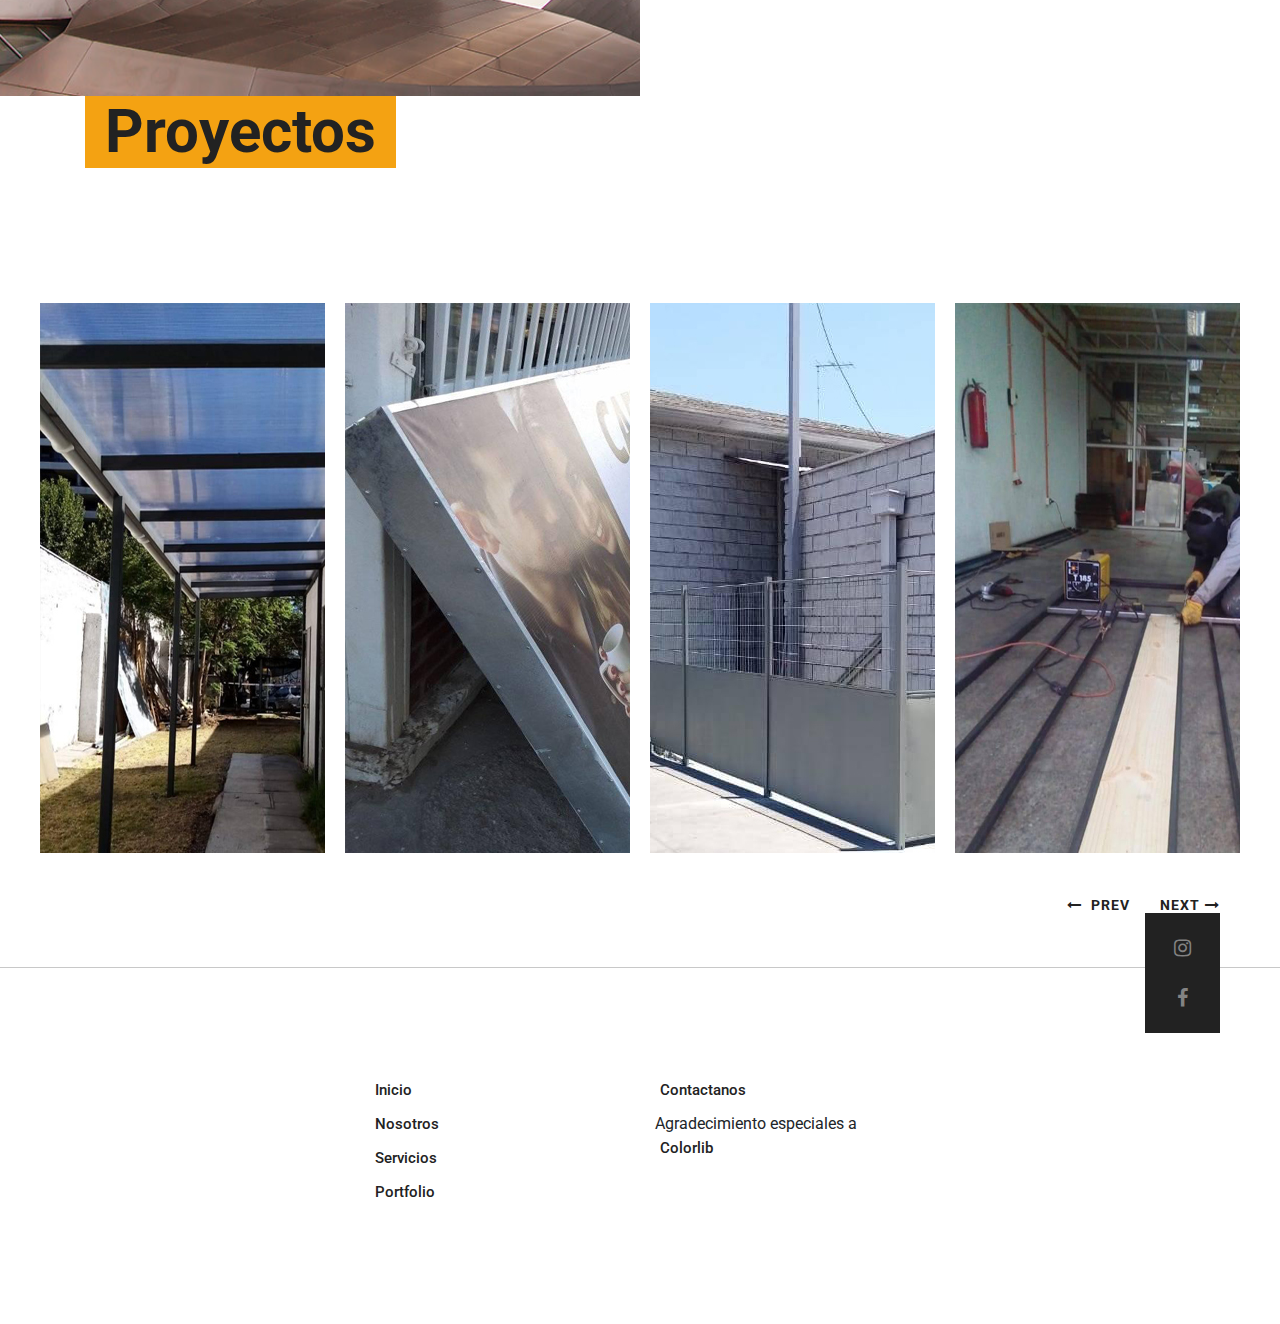
==== commit a66ae3ef: "Pagina al 90%" ====
--- a/index.html
+++ b/index.html
@@ -55,6 +55,7 @@
 
 	<script src="https://apps.elfsight.com/p/platform.js" defer></script>
 	<div class="elfsight-app-df07dd6a-777d-4426-b868-9aa8be9a4c5b"></div>
+
 	<!-- Hero section start -->
 	<section class="hero-section">
 		<!-- left social link ber -->
@@ -62,7 +63,7 @@
 			<div class="left-bar-content">
 				<div class="social-links">
 					<a href="#"><i class="fa fa-instagram"></i></a>
-					<a href="#"><i class="fa fa-facebook"></i></a>
+					<a href="https://www.facebook.com/profile.php?id=100026470081508"><i class="fa fa-facebook"></i></a>
 				</div>
 			</div>
 		</div>
@@ -273,50 +274,43 @@
 						<h1>Proyectos</h1>
 					</div>
 				</div>
-				<div class="col-lg-9">
+				<!--<div class="col-lg-9">
 					<ul class="projects-filter-nav">
 						<li class="btn-filter" data-filter="*">Construccion</li>
 						<li class="btn-filter" data-filter=".rest">Herreria</li>
 						<li class="btn-filter" data-filter=".build">Electrico</li>
 						<li class="btn-filter" data-filter=".apart">Publicidad</li>
 					</ul>
-				</div>
+				</div>-->
 			</div>
 		</div>                      
 		<div id="projects-carousel" class="projects-slider">
 			<div class="single-project set-bg rest" data-setbg="img/projects/1.jpg">
 				<div class="project-content">
-					<h2>Biggest <br> Restaurations</h2>
-					<p>Jan 19, 2018</p>
-					<a href="#" class="seemore">See Project </a>
+					<h2>Estructura de Metal <br> Techo</h2>
+					<p>Jun 19, 2018</p>
+					<a class="seemore">Herreria</a>
 				</div>
 			</div>
 			<div class="single-project set-bg build" data-setbg="img/projects/2.jpg">
 				<div class="project-content">
-					<h2>Office <br> Building</h2>
-					<p>Jan 19, 2018</p>
-					<a href="#" class="seemore">See Project </a>
+					<h2>Valla <br> Publicitaria</h2>
+					<p>Ago 15, 2018</p>
+					<a class="seemore">Publicidad </a>
 				</div>
 			</div>
 			<div class="single-project set-bg apart" data-setbg="img/projects/3.jpg">
 				<div class="project-content">
-					<h2>Nice <br> Apartments</h2>
-					<p>Jan 19, 2018</p>
-					<a href="#" class="seemore">See Project </a>
+					<h2>Cerca <br> Perimetral</h2>
+					<p>Sep 10, 2018</p>
+					<a class="seemore">Herreria </a>
 				</div>
 			</div>
 			<div class="single-project set-bg rest" data-setbg="img/projects/4.jpg">
 				<div class="project-content">
-					<h2>Biggest <br> Restaurations</h2>
-					<p>Jan 19, 2018</p>
-					<a href="#" class="seemore">See Project </a>
-				</div>
-			</div>
-			<div class="single-project set-bg apart" data-setbg="img/projects/2.jpg">
-				<div class="project-content">
-					<h2>Office <br> Building</h2>
-					<p>Jan 19, 2018</p>
-					<a href="#" class="seemore">See Project </a>
+					<h2>Estructura <br> de Metal</h2>
+					<p>Ene 22, 2020</p>
+					<a class="seemore">Herreria </a>
 				</div>
 			</div>
 		</div>
@@ -365,7 +359,7 @@
 		<div class="footer-social">
 			<div class="social-links">
 				<a href="#"><i class="fa fa-instagram"></i></a>
-				<a href="#"><i class="fa fa-facebook"></i></a>
+				<a href="https://www.facebook.com/profile.php?id=100026470081508"><i class="fa fa-facebook"></i></a>
 			</div>
 		</div>
 		<div class="container">
@@ -375,10 +369,10 @@
 						<div class="col-md-4">
 							<div class="footer-item">
 								<ul>
-									<li><a href="#">Inicio</a></li>
-									<li><a href="#">Nosotros</a></li>
-									<li><a href="#">Servicios</a></li>
-									<li><a href="#">Portfolio</a></li>
+									<li><a href="index.html">Inicio</a></li>
+									<li><a href="about.html">Nosotros</a></li>
+									<li><a href="service.html">Servicios</a></li>
+									<li><a href="portfolio.html">Portfolio</a></li>
 								</ul>
 							</div>
 						</div>
@@ -386,8 +380,7 @@
 						<div class="col-md-4">
 							<div class="footer-item">
 								<ul>
-									<li><a href="#">Contactanos</a></li>
-									<li><a href="#">Clientes Testimonios</a></li>
+									<li><a href="contact.html">Contactanos</a></li>
 									<li>Agradecimiento especiales a <a href="https://colorlib.com" target="_blank">Colorlib</a></li>
 								</ul>
 							</div>
